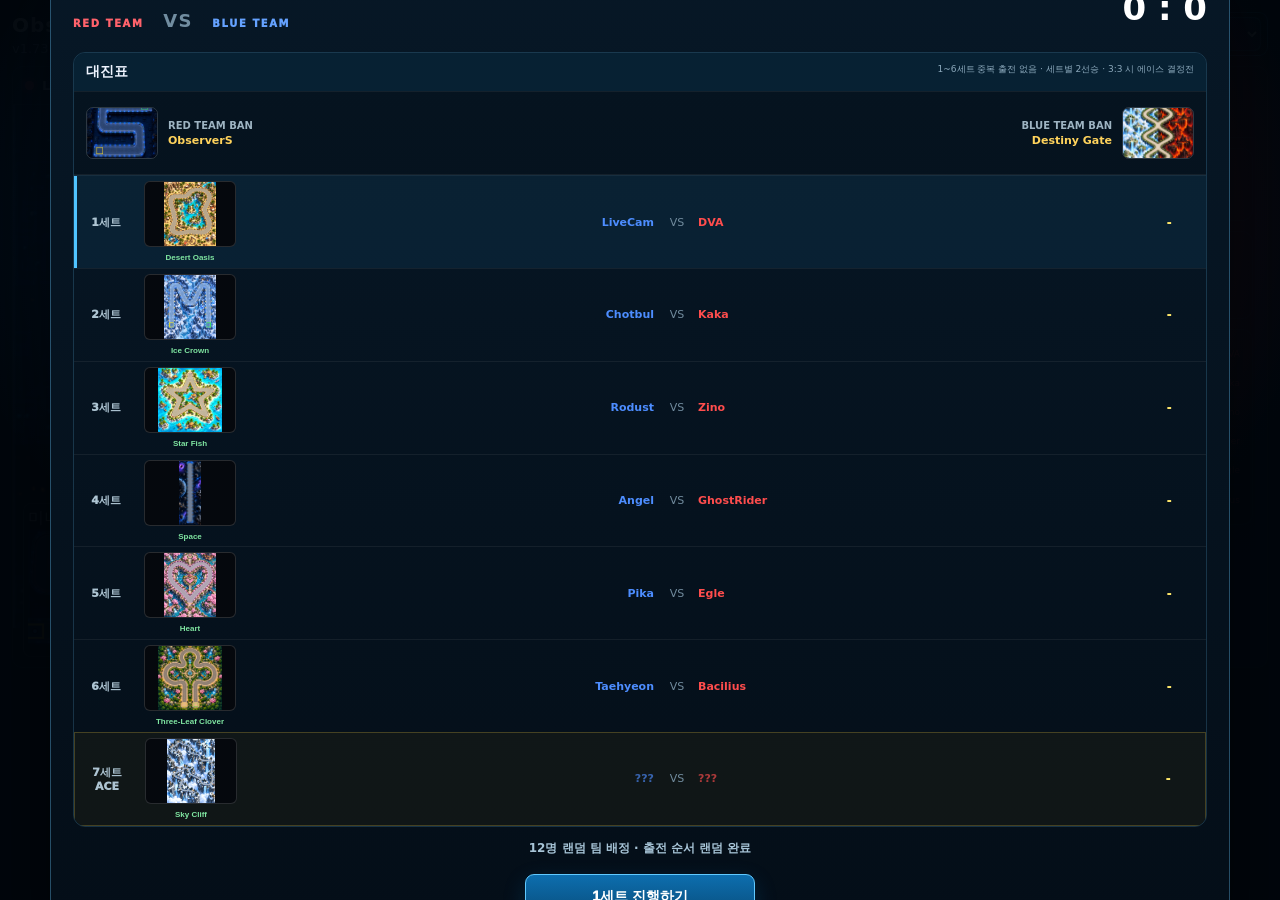
==== index.html @ 885dabf9 "Add files via upload" ====
<!doctype html>
<html lang="ko">
<head>
  <meta http-equiv="Cache-Control" content="no-cache, no-store, must-revalidate">
  <meta http-equiv="Pragma" content="no-cache">
  <meta http-equiv="Expires" content="0">
  <meta charset="utf-8">
  <meta name="viewport" content="width=device-width,initial-scale=1">
  <title>Observer Avoid FM v1.73.0 — Stability & UI QA</title>
  <link rel="stylesheet" href="style.css?v=1530">

  <style id="mapSelectStyle774">
    .map-picker-774{
      display:inline-flex;align-items:center;gap:7px;
      padding:4px 6px;border:1px solid rgba(77,184,255,.58);
      border-radius:9px;background:rgba(5,18,32,.92);
      box-shadow:0 0 14px rgba(0,148,255,.13);
    }
    .map-picker-icon-774{
      width:36px;height:34px;border:1px solid rgba(89,195,255,.55);
      border-radius:7px;background:linear-gradient(180deg,#123752,#092338);
      color:#dff6ff;font-size:18px;line-height:1;cursor:pointer;
    }
    .map-picker-select-774{
      min-width:188px;height:34px;padding:0 32px 0 10px;
      border:1px solid rgba(75,180,244,.5);border-radius:7px;
      background:#071b2d;color:#f4fbff;font-weight:800;font-size:13px;
      outline:none;cursor:pointer;
    }
    .map-picker-select-774:focus{border-color:#71dcff;box-shadow:0 0 0 2px rgba(66,199,255,.14)}
    .map-picker-select-774 option{background:#071b2d;color:#fff}
    .map-picker-label-774{
      color:#79dfff;font-size:11px;font-weight:900;letter-spacing:.04em;
      white-space:nowrap
    }
    @media (max-width:980px){
      .map-picker-label-774{display:none}
      .map-picker-select-774{min-width:150px}
    }
  
/* v1.31.0 UI polish */
.map-picker-icon-774{display:inline-flex!important;align-items:center!important;justify-content:center!important;padding:0!important;overflow:hidden!important;font-size:16px!important;line-height:1!important;flex:0 0 36px}
.map-picker-icon-774::first-line{line-height:1}
.red-team-title-1310{color:#ff626b!important}.blue-team-title-1310{color:#65a2ff!important}
.result-card-1310{width:min(1120px,98vw);padding:18px;background:#0c131d;border-color:#26384d}
.stats-head-1310{display:flex;justify-content:space-between;align-items:end;gap:14px;padding:4px 4px 14px;border-bottom:1px solid #26384d}.stats-head-1310 span{font-size:10px;letter-spacing:.16em;color:#6bd9ff;font-weight:900}.stats-head-1310 h2{margin:3px 0 0;font-size:24px}.stats-head-1310 small{color:#8496aa}
.stats-summary-1310{margin:14px 0}.stats-section-1310{margin:12px 0;padding:12px;border:1px solid #243346;border-radius:11px;background:#101925}.stats-section-title-1310{display:flex;align-items:center;justify-content:space-between;margin-bottom:9px}.stats-section-title-1310 b{font-size:14px}.stats-section-title-1310 span{font-size:10px;color:#8294a8}.stats-ratings-1310 .rating-grid{grid-template-columns:repeat(auto-fit,minmax(180px,1fr))}.stats-ratings-1310 .rating-card{background:#0b121b;border-color:#26374b}.stats-table-1310{font-size:12px}.stats-table-1310 th{background:#0b121b;color:#9eb2c7}.stats-table-1310 tbody tr:hover{background:rgba(107,217,255,.05)}.stats-trace-1310{margin-top:10px;padding:10px;background:#0a1119;border-radius:9px}.stats-trace-1310 canvas{max-width:100%;height:auto}
@media(max-width:720px){.stats-head-1310{align-items:flex-start;flex-direction:column}.result-card-1310{padding:10px}.stats-section-1310{padding:8px}}
</style>


  <style>
    .match-mode-box{display:flex;align-items:center;gap:7px;padding:5px 8px;border:1px solid rgba(130,190,235,.28);border-radius:8px;background:rgba(5,18,32,.78);font-size:12px;font-weight:800}
    .match-mode-box span{color:#9ec7e5;white-space:nowrap}
    #matchModeSelect{height:30px;border:1px solid #315a78;border-radius:6px;background:#071b2d;color:#fff;font-weight:800;padding:0 8px}
    #teamScoreBoard{position:absolute;z-index:12;top:58px;left:50%;transform:translateX(-50%);min-width:310px;pointer-events:none}
    #personalScoreBoard{position:absolute;z-index:12;top:58px;right:12px;width:230px;max-height:330px;overflow:hidden;pointer-events:none}
    .v813-team-live{display:grid;grid-template-columns:1fr auto 1fr;align-items:center;gap:12px;padding:9px 12px;background:rgba(4,14,25,.90);border:1px solid rgba(160,210,245,.24);border-radius:10px;box-shadow:0 5px 18px rgba(0,0,0,.25)}
    .v813-team-side{display:flex;align-items:center;justify-content:center;gap:8px;font-weight:900}
    .v813-team-side strong{font-size:21px}.v813-vs{font-size:11px;color:#93aec1;font-weight:900}
    .v813-red{color:#ff6868}.v813-blue{color:#6fa5ff}
    .personal-score-board{background:rgba(4,14,25,.90)!important;border:1px solid rgba(160,210,245,.22)!important;border-radius:10px!important;padding:9px!important}
    .personal-score-title{font-size:12px!important;margin-bottom:5px!important}.personal-score-row{min-height:26px!important}
    .ranking{min-width:290px}.rank-row{grid-template-columns:28px 16px auto minmax(80px,1fr) auto!important;gap:5px!important}
    .rank-row.v813-individual{grid-template-columns:28px 16px minmax(95px,1fr) auto!important}.rank-row.v813-individual .team-mini{display:none!important}
    .resultCard{width:min(1480px,96vw)!important;max-width:96vw!important;max-height:92vh!important;overflow:auto!important;padding:22px!important}
    #teamResultSummary:empty{display:none}
    .v813-mode-summary{display:flex;align-items:center;justify-content:space-between;gap:18px;padding:14px 16px;margin:8px 0 16px;border-radius:12px;background:linear-gradient(135deg,rgba(18,55,82,.68),rgba(7,27,45,.88));border:1px solid rgba(137,198,236,.25)}
    .v813-mode-summary b{font-size:18px}.v813-mode-summary span{font-size:12px;color:#a9c7dc}
    .v813-team-result{display:grid;grid-template-columns:1fr auto 1fr;gap:14px;align-items:stretch;margin:8px 0 18px}
    .v813-team-result-card{padding:16px;border-radius:12px;background:#081b2b;border:1px solid rgba(255,255,255,.12);display:flex;flex-direction:column;align-items:center;justify-content:center}
    .v813-team-result-card strong{font-size:30px;margin-top:5px}.v813-team-result-center{display:flex;align-items:center;font-weight:1000;color:#a9bdca}
    .visual-grid{grid-template-columns:repeat(2,minmax(0,1fr))!important}.route-visual-card{grid-column:1/-1}
    .telemetry-wrap{max-width:100%;overflow-x:auto}.resultTable{min-width:920px}
    @media (max-width:1050px){.visual-grid{grid-template-columns:1fr!important}.route-visual-card{grid-column:auto}#personalScoreBoard{width:200px}.resultCard{padding:14px!important}}
  </style>


  <style>
    /* v8.14 right-side broadcast center */
    .broadcast-center-814{width:330px;min-width:330px;padding:14px!important;display:flex;flex-direction:column;gap:10px;
      background:linear-gradient(180deg,rgba(5,18,31,.98),rgba(6,24,40,.96))!important;overflow:hidden}
    .bc814-head{display:flex;align-items:center;justify-content:space-between;padding:4px 2px 7px;border-bottom:1px solid rgba(130,200,240,.18)}
    .bc814-head h2{margin:1px 0 0!important;font-size:18px!important}.bc814-kicker{font-size:9px;font-weight:1000;letter-spacing:.14em;color:#59d8ff}
    #bc814Mode{font-size:10px;font-weight:900;color:#b5cee0;padding:4px 7px;border:1px solid rgba(150,205,240,.18);border-radius:999px}
    .bc814-card{background:rgba(7,27,45,.78);border:1px solid rgba(123,191,233,.18);border-radius:11px;padding:10px}
    .bc814-section-head{display:flex;justify-content:space-between;align-items:center;margin-bottom:7px}
    .bc814-section-head b{font-size:11px;color:#edf8ff;letter-spacing:.06em}.bc814-section-head span{font-size:9px;color:#779bb4}
    .bc814-top-row{display:grid;grid-template-columns:26px minmax(0,1fr) auto;gap:7px;align-items:center;min-height:34px;padding:4px 3px;border-bottom:1px solid rgba(255,255,255,.055)}
    .bc814-top-row:last-child{border-bottom:none}.bc814-rank{font-size:17px;font-weight:1000;text-align:center}
    .bc814-top-name{min-width:0}.bc814-top-name b{display:block;font-size:12px;white-space:nowrap;overflow:hidden;text-overflow:ellipsis}
    .bc814-top-name small{font-size:9px;color:#7293aa}.bc814-gap{font-size:10px;font-weight:900;color:#88ddff}
    .bc814-event{display:grid;grid-template-columns:36px 1fr;gap:7px;align-items:start;padding:6px 2px;border-bottom:1px solid rgba(255,255,255,.05)}
    .bc814-event:last-child{border-bottom:none}.bc814-event time{font-size:9px;color:#678aa4}.bc814-event b{font-size:10px;line-height:1.35;color:#dceaf4}
    .bc814-event.latest b{color:#fff}.bc814-events-empty{font-size:10px;color:#66879d;padding:15px 3px;text-align:center}
    .bc814-focus{min-height:128px}.bc814-focus-head{display:flex;justify-content:space-between;align-items:center;margin-bottom:9px}
    .bc814-focus-head span{font-size:9px;color:#61dbff;font-weight:1000;letter-spacing:.12em}.bc814-focus-head b{font-size:11px}
    .bc814-focus-player{display:flex;align-items:center;gap:9px;margin-bottom:9px}
    .bc814-focus-player img{width:42px;height:42px;border-radius:10px;object-fit:cover}.bc814-focus-player strong{font-size:16px}.bc814-focus-player small{display:block;color:#81a2b8;font-size:9px}
    .bc814-focus-grid,.bc814-metric-grid{display:grid;grid-template-columns:1fr 1fr;gap:6px}
    .bc814-focus-grid div,.bc814-metric-grid div{padding:6px 7px;border-radius:7px;background:rgba(0,0,0,.18)}
    .bc814-focus-grid span,.bc814-metric-grid span{display:block;font-size:8px;color:#6f91a8}.bc814-focus-grid b,.bc814-metric-grid b{font-size:12px;color:#f3fbff}
    .bc814-team-score{display:grid;grid-template-columns:1fr auto 1fr;gap:8px;align-items:center;padding:8px 10px;border-radius:10px;background:rgba(7,24,39,.84);border:1px solid rgba(255,255,255,.08)}
    .bc814-team-score .red{text-align:right;color:#ff6868}.bc814-team-score .blue{color:#6fa5ff}.bc814-team-score strong{font-size:19px}.bc814-team-score em{font-style:normal;font-size:9px;color:#708da1}
    .broadcast{position:relative;padding-bottom:39px}
    .bc814-rank-strip{position:absolute;left:10px;right:10px;bottom:5px;height:29px;z-index:13;display:grid;grid-template-columns:repeat(8,minmax(0,1fr));gap:3px;pointer-events:none}
    .bc814-strip-item{display:flex;align-items:center;justify-content:center;gap:4px;min-width:0;border:1px solid rgba(145,205,240,.16);border-radius:6px;background:rgba(4,17,29,.88);font-size:9px;color:#b6cada}
    .bc814-strip-item b{font-size:10px;color:#fff}.bc814-strip-item span{overflow:hidden;text-overflow:ellipsis;white-space:nowrap}
    .bc814-strip-item.leader{border-color:rgba(91,217,255,.50);box-shadow:0 0 10px rgba(67,197,244,.12)}
    @media(max-width:1100px){.broadcast-center-814{width:285px;min-width:285px}.bc814-rank-strip{grid-template-columns:repeat(4,minmax(0,1fr));height:58px}.broadcast{padding-bottom:68px}}
  </style>


  <style>
    /* ==========================================================
       v1.0.0 TEAM LEAGUE
       ========================================================== */
    #bc814RankStrip,.bc814-rank-strip,#teamScoreBoard,#personalScoreBoard{display:none!important}
    .match-mode-box{display:none!important}
    #startBtn,#restartBtn,#resultBtn,#eloBtn,#balanceBtn,#replayBtn,#seasonResetBtn{display:none!important}

    .layout{grid-template-columns:minmax(0,1fr) 315px!important}
    .league-side-100{
      width:315px;min-width:315px;padding:14px!important;
      display:flex;flex-direction:column;gap:10px;
      background:linear-gradient(180deg,#061522 0%,#081d2d 100%)!important;
      border-left:1px solid rgba(104,190,239,.22);
    }
    .league-side-head-100{padding:2px 3px 9px;border-bottom:1px solid rgba(120,200,245,.16)}
    .league-side-head-100 span{font-size:9px;font-weight:1000;letter-spacing:.15em;color:#69d9ff}
    .league-side-head-100 h2{margin:2px 0 0;font-size:18px}
    .league-side-score-100{display:grid;grid-template-columns:1fr auto 1fr;gap:8px;align-items:center;
      padding:13px 10px;border:1px solid rgba(135,206,245,.18);border-radius:11px;background:rgba(3,14,24,.55)}
    .league-side-team-100{text-align:center}
    .league-side-team-100 span{display:block;font-size:10px;font-weight:900}
    .league-side-team-100 strong{font-size:29px}
    .league-side-team-100.a{color:#57baff}.league-side-team-100.b{color:#ff6b74}
    .league-side-score-100 em{font-style:normal;color:#7e9caf;font-size:10px;font-weight:1000}
    .league-side-current-100,.league-side-sets-100{border:1px solid rgba(135,206,245,.16);border-radius:11px;background:rgba(3,14,24,.45);padding:10px}
    .league-side-current-100 small{display:block;color:#7497ae;font-size:9px;margin-bottom:6px}
    .league-side-current-row-100{display:grid;grid-template-columns:1fr auto 1fr;align-items:center;gap:6px}
    .league-side-current-row-100 b{font-size:12px;text-align:center;overflow:hidden;text-overflow:ellipsis;white-space:nowrap}
    .league-side-current-row-100 i{font-style:normal;font-size:9px;color:#718ca0}
    .league-side-heat-100{text-align:center;font-size:22px;font-weight:1000;margin-top:8px}
    .league-side-set-row-100{display:grid;grid-template-columns:30px 1fr auto 1fr;gap:5px;align-items:center;
      min-height:29px;border-bottom:1px solid rgba(255,255,255,.05);font-size:9px}
    .league-side-set-row-100:last-child{border-bottom:none}
    .league-side-set-row-100 b{font-size:10px}
    .league-side-set-row-100 .a{color:#67c3ff}.league-side-set-row-100 .b{color:#ff7b83}
    .league-side-set-row-100 .score{font-size:11px;font-weight:1000;color:#ffe875}

    .league-board-overlay-100{
      position:fixed;inset:0;z-index:10000;display:flex;align-items:center;justify-content:center;
      background:
        radial-gradient(circle at 25% 25%,rgba(0,119,255,.13),transparent 32%),
        radial-gradient(circle at 75% 25%,rgba(255,40,65,.12),transparent 32%),
        rgba(1,7,13,.975);
      padding:22px;overflow:auto;
    }
    .league-board-overlay-100.hidden{display:none}
    .league-board-100{width:min(1180px,96vw);padding:22px;border:1px solid rgba(102,195,247,.35);
      border-radius:15px;background:linear-gradient(180deg,rgba(7,24,39,.98),rgba(4,14,24,.99));
      box-shadow:0 24px 80px rgba(0,0,0,.55)}
    .league-board-title-100{display:flex;align-items:center;justify-content:space-between;margin-bottom:16px}
    .league-board-title-100 span{font-size:10px;letter-spacing:.16em;font-weight:1000;color:#6bd9ff}
    .league-board-title-100 h2{margin:2px 0;font-size:28px;letter-spacing:.04em}
    .league-board-title-100 h2 em{font-style:normal;color:#718da0;font-size:18px;padding:0 9px}
    .league-board-title-100>b{font-size:34px;color:#fff}

    .league-rosters-100{display:grid;grid-template-columns:1fr 80px 1fr;gap:12px;align-items:stretch;margin-bottom:16px}
    .league-roster-100{padding:12px;border-radius:12px;border:1px solid rgba(255,255,255,.11)}
    .league-roster-100.team-a{background:linear-gradient(135deg,rgba(0,95,170,.23),rgba(4,21,35,.75))}
    .league-roster-100.team-b{background:linear-gradient(225deg,rgba(175,25,45,.22),rgba(4,21,35,.75))}
    .league-roster-100 h3{margin:0 0 8px;font-size:15px}
    .league-roster-player-100{display:flex;align-items:center;justify-content:space-between;height:28px;padding:0 7px;
      border-bottom:1px solid rgba(255,255,255,.055);font-size:11px}
    .league-roster-player-100:last-child{border-bottom:none}
    .league-roster-player-100 b{font-size:11px}
    .team-a .league-roster-player-100 b{color:#65c5ff}
    .team-b .league-roster-player-100 b{color:#ff7780}
    .league-vs-100{display:flex;align-items:center;justify-content:center;font-size:28px;font-weight:1000;color:#a9bdca}

    .league-schedule-wrap-100{border:1px solid rgba(103,195,245,.20);border-radius:12px;overflow:hidden}
    .league-schedule-head-100{display:flex;justify-content:space-between;gap:15px;padding:10px 12px;background:rgba(7,36,57,.75)}
    .league-schedule-head-100 b{font-size:14px}.league-schedule-head-100 span{font-size:9px;color:#8ca9bc}
    .league-schedule-100{display:flex;flex-direction:column}
    .league-schedule-row-100{display:grid;grid-template-columns:70px 1fr 38px 1fr 95px;align-items:center;min-height:42px;
      border-top:1px solid rgba(255,255,255,.06);font-size:11px}
    .league-schedule-row-100>span,.league-schedule-row-100>b{padding:0 10px}
    .league-schedule-row-100 .set{font-weight:1000;color:#aec5d3}
    .league-schedule-row-100 .a{color:#67c6ff;font-weight:900}
    .league-schedule-row-100 .b{color:#ff7d85;font-weight:900}
    .league-schedule-row-100 .vs{text-align:center;color:#718b9d;padding:0}
    .league-schedule-row-100 .result{text-align:center;font-weight:1000;color:#ffe76a}
    .league-schedule-row-100.current{background:rgba(45,136,195,.10);box-shadow:inset 3px 0 #50c4ff}
    .league-schedule-row-100.done{background:rgba(255,255,255,.025)}
    .league-schedule-row-100.ace{border:1px solid rgba(255,217,72,.22);background:rgba(111,82,0,.11)}
    .league-board-message-100{text-align:center;min-height:24px;margin:13px 0 5px;color:#a7c4d7;font-size:12px;font-weight:800}
    .league-proceed-100{display:block;margin:10px auto 0;min-width:230px;height:46px;border:1px solid #61c9ff!important;
      border-radius:9px!important;background:linear-gradient(180deg,#0d6eae,#084b79)!important;color:#fff!important;
      font-size:14px!important;font-weight:1000!important;box-shadow:0 8px 22px rgba(0,119,195,.22)}
    .league-proceed-100:disabled{opacity:.45;cursor:not-allowed}

    @media(max-width:980px){
      .layout{grid-template-columns:1fr!important}
      .league-side-100{width:auto;min-width:0}
      .league-rosters-100{grid-template-columns:1fr}
      .league-vs-100{height:30px}
      .league-schedule-row-100{grid-template-columns:55px 1fr 28px 1fr 72px;font-size:9px}
    }
  </style>


  <style>
    /* v1.0.4 bracket alignment */
    .league-schedule-row-100{
      grid-template-columns:70px minmax(120px,.8fr) minmax(110px,1fr) 38px minmax(110px,1fr) 95px!important;
    }
    .league-schedule-row-100 .map{
      color:#5ee58a!important;
      font-weight:1000;
      text-align:left;
      padding:0 10px;
      white-space:nowrap;
      overflow:hidden;
      text-overflow:ellipsis;
    }
    .league-schedule-row-100 .a{
      text-align:right!important;
      padding-right:8px!important;
    }
    .league-schedule-row-100 .b{
      text-align:left!important;
      padding-left:8px!important;
    }
    .league-schedule-row-100 .vs{
      text-align:center!important;
      padding:0!important;
    }
    @media(max-width:980px){
      .league-schedule-row-100{
        grid-template-columns:50px minmax(90px,.8fr) minmax(80px,1fr) 28px minmax(80px,1fr) 65px!important;
      }
    }
  </style>


  <style>
    /* v1.0.5 bracket centering */
    .league-schedule-row-100{
      grid-template-columns:68px minmax(140px,.95fr) minmax(120px,.95fr) 34px minmax(120px,.95fr) 86px!important;
    }
    .league-schedule-row-100 .map{
      padding-right:4px!important;
    }
    .league-schedule-row-100 .a{
      text-align:right!important;
      padding-right:6px!important;
      transform:translateX(-4px);
    }
    .league-schedule-row-100 .vs{
      transform:translateX(-4px);
    }
    .league-schedule-row-100 .b{
      text-align:left!important;
      padding-left:4px!important;
      transform:translateX(-4px);
    }

    /* v1.0.5 live side-set rows:
       B/red nickname is pinned to the far right edge. */
    .league-side-set-row-100{
      grid-template-columns:30px minmax(0,1fr) 42px minmax(0,1fr)!important;
    }
    .league-side-set-row-100 .a{
      text-align:left!important;
      justify-self:start;
      overflow:hidden;
      text-overflow:ellipsis;
      white-space:nowrap;
    }
    .league-side-set-row-100 .score{
      text-align:center!important;
      justify-self:center;
    }
    .league-side-set-row-100 .b{
      text-align:right!important;
      justify-self:stretch;
      width:100%;
      padding-right:2px;
      overflow:hidden;
      text-overflow:ellipsis;
      white-space:nowrap;
    }

    /* Explicit team color consistency */
    .league-side-team-100.a,
    .league-schedule-row-100 .a,
    .league-side-set-row-100 .a{
      color:#4d8dff!important;
    }
    .league-side-team-100.b,
    .league-schedule-row-100 .b,
    .league-side-set-row-100 .b{
      color:#ff4d4d!important;
    }

    @media(max-width:980px){
      .league-schedule-row-100{
        grid-template-columns:48px minmax(90px,.9fr) minmax(78px,.9fr) 28px minmax(78px,.9fr) 62px!important;
      }
      .league-schedule-row-100 .a,
      .league-schedule-row-100 .vs,
      .league-schedule-row-100 .b{
        transform:translateX(-2px);
      }
    }
  </style>


  <style>
    /* v1.0.8 map bans */
    .league-bans-100{
      display:grid;
      grid-template-columns:1fr 1fr;
      gap:8px;
      padding:9px 12px;
      border-top:1px solid rgba(255,255,255,.06);
      border-bottom:1px solid rgba(255,255,255,.06);
      background:rgba(0,0,0,.14);
      font-size:10px;
      font-weight:900;
    }
    .league-ban-a-100{
      color:#4d8dff;
      text-align:left;
    }
    .league-ban-b-100{
      color:#ff4d4d;
      text-align:right;
    }
    .league-bans-100 em{
      color:#9eb4c2;
      font-style:normal;
      font-weight:700;
      margin-right:5px;
    }
    .league-bans-100 strong{
      color:#ffd35c;
    }
  
    .gauntlet-btn-190{
      display:inline-flex!important;align-items:center;gap:5px;
      background:#4e2a84!important;border:1px solid #b987ff!important;
      color:#fff!important;font-weight:900!important
    }
    .gauntlet-btn-190.active{background:#7b1fa2!important;box-shadow:0 0 0 2px rgba(200,130,255,.18)}
    .gauntlet-hud-190{
      position:fixed;left:14px;bottom:14px;z-index:9999;width:310px;
      background:rgba(5,10,18,.94);border:1px solid rgba(190,125,255,.58);
      border-radius:10px;padding:10px 12px;color:#eaf6ff;
      font-size:11px;line-height:1.45;box-shadow:0 10px 30px rgba(0,0,0,.32)
    }
    .gauntlet-hud-190.hidden{display:none}
    .gauntlet-hud-head-190{display:flex;justify-content:space-between;gap:8px;color:#cda7ff;margin-bottom:6px}
    .gauntlet-stats-190{white-space:pre-line;color:#d9ecf7}
    .gauntlet-death-190{margin-top:7px;padding-top:7px;border-top:1px solid rgba(255,255,255,.12);color:#ffb3b3;white-space:pre-line}

  
    .gauntlet-analytics-btn-191{border:1px solid rgba(205,167,255,.6);background:rgba(123,31,162,.35);color:#f3e8ff;border-radius:6px;padding:3px 7px;font-size:10px;font-weight:800}
    .gauntlet-analytics-191{position:fixed;inset:0;z-index:10050;background:rgba(0,0,0,.68);display:flex;align-items:center;justify-content:center;padding:20px}
    .gauntlet-analytics-191.hidden{display:none}
    .gauntlet-analytics-card-191{width:min(1120px,96vw);max-height:90vh;overflow:auto;background:#08111d;border:1px solid rgba(192,132,252,.55);border-radius:14px;padding:16px;color:#eaf4ff}
    .gauntlet-analytics-head-191{display:flex;justify-content:space-between;gap:12px;align-items:center;margin-bottom:14px}
    .gauntlet-analytics-title-191{font-size:18px;font-weight:950;color:#d5b4ff}.gauntlet-analytics-sub-191{font-size:11px;color:#8fa9bb}
    .gauntlet-analytics-actions-191{display:flex;gap:7px}.gauntlet-analytics-actions-191 button{border:1px solid #45576a;background:#101d2c;color:#e8f2fb;border-radius:7px;padding:6px 10px;font-size:11px;font-weight:800}
    .gauntlet-summary-grid-191{display:grid;grid-template-columns:repeat(4,minmax(0,1fr));gap:8px;margin-bottom:14px}
    .gauntlet-kpi-191,.gauntlet-stat-box-191{background:#0d1a28;border:1px solid #22364a;border-radius:9px;padding:10px}.gauntlet-kpi-191 span,.gauntlet-stat-box-191 span{display:block;font-size:10px;color:#8da5b8}.gauntlet-kpi-191 b,.gauntlet-stat-box-191 b{display:block;font-size:16px;margin-top:3px;color:#fff}
    .gauntlet-section-191{margin-top:14px}.gauntlet-section-title-191{font-size:12px;font-weight:900;color:#b8d8eb;margin-bottom:7px}
    .gauntlet-wave-table-191,.gauntlet-log-table-191{width:100%;border-collapse:collapse;font-size:10px}.gauntlet-wave-table-191 th,.gauntlet-wave-table-191 td,.gauntlet-log-table-191 th,.gauntlet-log-table-191 td{border-bottom:1px solid #203143;padding:6px;text-align:center;white-space:nowrap}
    .gauntlet-ai-grid-191,.gauntlet-reason-grid-191{display:grid;grid-template-columns:repeat(4,minmax(0,1fr));gap:7px}.gauntlet-log-wrap-191{overflow:auto;max-height:250px;border:1px solid #1d3042;border-radius:8px}
    @media(max-width:760px){.gauntlet-summary-grid-191,.gauntlet-ai-grid-191,.gauntlet-reason-grid-191{grid-template-columns:repeat(2,minmax(0,1fr))}}

  </style>


<style>
/* v1.31.0 compact matchup board: map thumbnails + names, no roster panels */
.league-rosters-100{display:none!important}
.league-bans-100{grid-template-columns:1fr 1fr!important;gap:12px!important;padding:12px!important}
.league-ban-card-133{display:grid;grid-template-columns:72px 1fr;align-items:center;gap:10px;min-height:58px}
.league-ban-b-100 .league-ban-card-133{grid-template-columns:1fr 72px}
.league-ban-b-100 .league-ban-copy-133{order:1}.league-ban-b-100 img{order:2}
.league-ban-card-133 img{width:72px;height:52px;object-fit:cover;border-radius:7px;border:1px solid rgba(255,255,255,.16)}
.league-ban-copy-133{display:flex;flex-direction:column;gap:3px}.league-ban-copy-133 em{margin:0!important}.league-ban-copy-133 strong{font-size:11px}
.league-schedule-row-100{grid-template-columns:64px 92px minmax(100px,1fr) 34px minmax(100px,1fr) 74px!important;min-height:70px!important}
.league-map-cell-133{display:flex;flex-direction:column;align-items:center;justify-content:center;gap:3px;padding:5px!important}
.league-map-cell-133 img{width:78px;height:46px;object-fit:cover;border-radius:6px;border:1px solid rgba(255,255,255,.14);display:block}
.league-map-cell-133 small{max-width:86px;font-size:8px;line-height:1.1;color:#80e7a2;font-weight:900;text-align:center;white-space:nowrap;overflow:hidden;text-overflow:ellipsis}
.league-schedule-row-100 .a,.league-schedule-row-100 .b{font-size:11px}.league-schedule-row-100 .set{text-align:center}
@media(max-width:720px){.league-board-100{padding:10px}.league-schedule-row-100{grid-template-columns:42px 66px minmax(58px,1fr) 24px minmax(58px,1fr) 48px!important}.league-map-cell-133 img{width:58px;height:38px}.league-map-cell-133 small{max-width:62px;font-size:7px}.league-schedule-row-100>span,.league-schedule-row-100>b{padding:0 3px!important}.league-ban-card-133{grid-template-columns:56px 1fr}.league-ban-b-100 .league-ban-card-133{grid-template-columns:1fr 56px}.league-ban-card-133 img{width:56px;height:42px}}

/* v1.60.0 — stability / responsive UI pass */
.topbar{min-width:0}.topbar>div,.controls{min-width:0}.controls{align-items:center}
.controls>button,.map-picker-774{flex:0 0 auto;max-width:100%}
.map-picker-774{overflow:hidden}
.map-picker-icon-774{display:inline-flex!important;align-items:center!important;justify-content:center!important;line-height:1!important;overflow:hidden!important}
.livebar>*{flex:0 0 auto}.livebar #cameraLabel{min-width:0;overflow:hidden;text-overflow:ellipsis;white-space:nowrap}
.league-side-100,.league-board-100,.league-schedule-row-100,.league-ban-card-133{min-width:0}
.league-schedule-row-100>*{min-width:0;overflow:hidden;text-overflow:ellipsis}
.modalCard,.resultCard{overscroll-behavior:contain}.tableWrap{max-width:100%;-webkit-overflow-scrolling:touch}
#resultOverlay .resultCard{width:min(1240px,98vw);padding:18px}
#resultOverlay .resultTable{min-width:760px}
@media(max-width:1100px){.topbar{align-items:flex-start;flex-direction:column}.controls{width:100%}.layout{grid-template-columns:minmax(0,1fr) 330px}}
@media(max-width:900px){.topbar{flex-direction:row}.controls{white-space:nowrap;-webkit-overflow-scrolling:touch}.livebar #cameraLabel{max-width:34vw}.modalCard,.resultCard{width:96vw!important;max-height:92vh;padding:14px}.statGrid{grid-template-columns:repeat(2,minmax(0,1fr))!important}}
@media(max-width:520px){.livebar{gap:5px}.livebar #cameraLabel{max-width:27vw}.statGrid{grid-template-columns:1fr!important}.league-bans-100{grid-template-columns:1fr!important}.league-schedule-row-100{grid-template-columns:36px 58px minmax(52px,1fr) 20px minmax(52px,1fr) 42px!important}}
</style>
</head>
<body>
  <header class="topbar">
    <div>
      <h1>Observer Avoid FM</h1>
      <p>v1.73.0 · TEAM LEAGUE</p>
    </div>
    
    <div class="controls">

      <div class="map-picker-774" id="mapPicker774">
        <button id="mapSelectIcon774" class="map-picker-icon-774" type="button" title="맵 선택" aria-label="맵 선택">🗺️</button>
        <span class="map-picker-label-774">맵 선택</span>
        <select id="mapSelect774" class="map-picker-select-774" aria-label="레이싱 맵 선택"></select>
      </div>

<button id="startBtn">LIVE 시작</button>
      <button id="restartBtn">재시작</button>
      <button id="resultBtn">경기 통계</button> <button id="eloBtn" class="secondaryBtn">ELO 랭킹</button> <button id="balanceBtn" class="secondaryBtn">밸런스 테스트</button> <button id="replayBtn" class="secondaryBtn">리플레이</button>
      <button id="seasonResetBtn">시즌 초기화</button>
    </div>
  </header>

  
  <div id="gauntletHud190" class="gauntlet-hud-190 hidden">
    <div class="gauntlet-hud-head-190">
      <b>SURVIVAL GAUNTLET</b><span id="gauntletWave190">대기</span>
      
    </div>
    <div id="gauntletStats190" class="gauntlet-stats-190">테스트를 시작하세요.</div>
    <div id="gauntletDeath190" class="gauntlet-death-190"></div>
  </div>


  <div id="gauntletAnalytics191" class="gauntlet-analytics-191 hidden">
    <div class="gauntlet-analytics-card-191">
      <div class="gauntlet-analytics-head-191">
        <div><div class="gauntlet-analytics-title-191">SURVIVAL ANALYTICS</div><div class="gauntlet-analytics-sub-191">강제 위협 테스트 누적 통계</div></div>
        <div class="gauntlet-analytics-actions-191">
          
          
        </div>
      </div>
      <div class="gauntlet-summary-grid-191">
        <div class="gauntlet-kpi-191"><span>총 시도</span><b id="gaKpiAttempts191">0</b></div>
        <div class="gauntlet-kpi-191"><span>완주</span><b id="gaKpiClears191">0</b></div>
        <div class="gauntlet-kpi-191"><span>사망</span><b id="gaKpiDeaths191">0</b></div>
        <div class="gauntlet-kpi-191"><span>완주율</span><b id="gaKpiClearRate191">0%</b></div>
        <div class="gauntlet-kpi-191"><span>평균 생존시간</span><b id="gaKpiAvgTime191">0.0s</b></div>
        <div class="gauntlet-kpi-191"><span>평균 진행률</span><b id="gaKpiAvgProg191">0%</b></div>
        <div class="gauntlet-kpi-191"><span>최고 진행률</span><b id="gaKpiBestProg191">0%</b></div>
        <div class="gauntlet-kpi-191"><span>회피 성공률</span><b id="gaKpiAvoidRate191">0%</b></div>
      </div>
      <div class="gauntlet-section-191"><div class="gauntlet-section-title-191">웨이브별 통계</div><div id="gauntletWaveTable191"></div></div>
      <div class="gauntlet-section-191"><div class="gauntlet-section-title-191">AI / 움직임 통계</div><div id="gauntletAiStats191" class="gauntlet-ai-grid-191"></div></div>
      <div class="gauntlet-section-191"><div class="gauntlet-section-title-191">사망 원인</div><div id="gauntletDeathReasons191" class="gauntlet-reason-grid-191"></div></div>

      <div class="gauntlet-section-191">
        <div class="gauntlet-section-title-191">Execution Lifecycle</div>
        <div id="gauntletExecutionLifecycle1105" class="gauntlet-ai-grid-191"></div>
      </div>
      <div class="gauntlet-section-191">
        <div class="gauntlet-section-title-191">최근 Execution Trace (최대 20개)</div>
        <div class="gauntlet-log-wrap-191">
          <table class="gauntlet-log-table-191">
            <thead><tr><th>Plan</th><th>결과</th><th>단계</th><th>생존시간</th><th>원인</th><th>선수</th><th>진행률</th></tr></thead>
            <tbody id="gauntletExecutionTrace1105"></tbody>
          </table>
        </div>
      </div>
      <div class="gauntlet-section-191">
        <div class="gauntlet-section-title-191">Emergency Trace</div>
        <div id="gauntletEmergencyTrace1105" class="gauntlet-ai-grid-191"></div>
      </div>

      <div class="gauntlet-section-191">
        <div class="gauntlet-section-title-191">최근 사망 로그 (최대 20개)</div>
        <div class="gauntlet-log-wrap-191">
          <table class="gauntlet-log-table-191"><thead><tr>
            <th>#</th><th>웨이브</th><th>원인</th><th>AI 행동</th><th>예측거리</th><th>센서거리</th><th>실제거리</th><th>주변 옵저버</th><th>lane</th><th>진행률</th><th>속도배수</th>
          </tr></thead><tbody id="gauntletDeathLog191"></tbody></table>
        </div>
      </div>
    </div>
  </div>

<main class="layout">
    <section class="broadcast">
      <div class="livebar">
        <span class="live-dot"></span><b>LIVE</b>
        <span id="cameraLabel">v1.73.0 · TEAM LEAGUE</span>
        <button id="focusModeBtn" class="focus-mode-btn" type="button">게임 전체화면</button>
        <select id="povSelect" class="focus-mode-btn" title="AI 선수 POV"><option value="-1">POV: OFF</option></select>
        <button id="pauseBtn" class="pause-btn" type="button">⏸ 일시정지</button>
        <span id="clock">00:00.0</span>
      </div>
      <div id="teamScoreBoard" class="team-score-board"></div>
      <div id="personalScoreBoard" class="personal-score-board"></div>
      
      <button id="diagToggle" class="diag-toggle">진단</button>
      <div id="diagnostics" class="diagnostics hidden"></div>
      <canvas id="race" width="1600" height="900"></canvas>
      <div class="minimap-wrap"><span>미니맵</span><canvas id="miniMap" width="126" height="123"></canvas></div>
      <div id="bc814RankStrip" class="bc814-rank-strip"></div>
    </section>

    <aside class="ranking league-side-100">
      <div class="league-side-head-100">
        <span>TEAM LEAGUE</span>
        <h2>현재 대진</h2>
      </div>
      <div id="leagueSideScore100" class="league-side-score-100"></div>
      <div id="leagueSideCurrent100" class="league-side-current-100"></div>
      <div id="leagueSideSets100" class="league-side-sets-100"></div>
    </aside>
  </main>


  <div id="leagueBoard100" class="league-board-overlay-100">
    <div class="league-board-100">
      <div class="league-board-title-100">
        <div>
          <span>OBSERVER FM · TEAM LEAGUE</span>
          <h2><span class="red-team-title-1310">RED TEAM</span> <em>VS</em> <span class="blue-team-title-1310">BLUE TEAM</span></h2>
        </div>
        <b id="leagueBoardScore100">0 : 0</b>
      </div>

      <section class="league-schedule-wrap-100">
        <div class="league-schedule-head-100">
          <b>대진표</b>
          <span>1~6세트 중복 출전 없음 · 세트별 2선승 · 3:3 시 에이스 결정전</span>
        </div>
        <div id="leagueBans100" class="league-bans-100"></div>
        <div id="leagueSchedule100" class="league-schedule-100"></div>
      </section>

      <div id="leagueBoardMessage100" class="league-board-message-100"></div>
      <button id="leagueProceed100" class="league-proceed-100" type="button">1세트 진행하기</button>
    </div>
  </div>

  <div id="eloPanel" class="overlay hidden"><div class="modalCard elo-card"><button id="eloClose" class="closeBtn">×</button>
  <div class="elo-title"><div><span>ELO POWER RANKING</span><h2>ELO 랭킹</h2></div><small>평균순위 최우선 · 전체 누적 경기 데이터</small></div>
  <div id="eloRankingList" class="elo-ranking-list"></div><div class="elo-formula-note">평균순위 55% · 승률/상위3 14% · 평균평점 9% · 회피/아슬회피 9% · 추월 5% · 무충돌 5% · 선두유지 3%</div></div></div>
  <div id="playerModal" class="overlay hidden">
    <div class="modalCard">
      <button id="playerModalClose" class="closeBtn">×</button>
      <h2 id="playerModalTitle">선수 정보</h2>
      <div id="playerModalBody"></div>
    </div>
  </div>

  <div id="resultPanel" class="overlay hidden">
    <div class="modalCard resultCard result-card-1310">
      <button id="resultClose" class="closeBtn">×</button>
      <div class="stats-head-1310"><div><span>MATCH CENTER</span><h2 id="resultTitle">경기 통계</h2></div><small>순위 · 점수 · 경기력 · 주행 데이터를 한 화면에 정리</small></div>
      <div id="teamResultSummary" class="stats-summary-1310"></div>
      <div class="stats-section-1310"><div class="stats-section-title-1310"><b>선수 경기력</b><span>평점 / 추월 / 충돌</span></div><div id="matchRatings" class="match-ratings stats-ratings-1310"></div></div>
      <div class="stats-section-1310"><div class="stats-section-title-1310"><b>세트 결과</b><span>라운드별 순위와 누적 점수</span></div><div class="tableWrap"><table class="resultTable stats-table-1310"><thead><tr><th>순위</th><th id="resultTeamHead">팀</th><th>선수</th><th>1R</th><th>2R</th><th>3R</th><th>4R</th><th>5R</th><th>총점</th></tr></thead><tbody id="resultBody"></tbody></table></div></div>
      <div class="stats-section-1310"><div class="stats-section-title-1310"><b>주행 상세</b><span>기록 / 충돌 / 컨트롤 / 인코스</span></div><div class="tableWrap telemetry-wrap"><table class="resultTable telemetry-table stats-table-1310"><thead><tr><th>선수</th><th>평균 순위</th><th>평균 기록</th><th>개인 최고</th><th>충돌 / 데스 지점</th><th>지그재그</th><th>빽컨</th><th>인코스</th><th>스타트</th></tr></thead><tbody id="telemetryBody"></tbody></table></div><div class="trace-box stats-trace-1310"><div id="traceTitle" class="trace-title">실제 주행 궤적</div><div id="tracePicks" class="trace-picks"></div><canvas id="traceCanvas" width="514" height="356"></canvas></div></div>
      <div id="matchAnalysis" class="match-analysis hidden"></div><div id="matchAwards" class="match-awards hidden"></div><div id="highlightTimeline" class="highlight-timeline hidden"></div><div id="autoHighlightClips" class="auto-highlight-clips hidden"></div>
    </div>
  </div>

  <div id="balancePanel" class="overlay hidden">
    <div class="modalCard balanceCard">
      <button id="balanceClose" class="closeBtn">×</button>
      <h2>v7.75 · 자동 밸런스 테스트</h2>
      <p class="balance-note"><b>실전 누적</b>은 실제 레이스 엔진에서 끝난 라운드를 저장합니다. 아래 빠른 반복 테스트는 밸런스 방향을 빠르게 확인하는 근사 시뮬레이션입니다.</p>
      <div class="balance-section-head"><b>실전 경기 누적 대시보드</b><button id="liveBalanceReset">실전 기록 초기화</button></div>
      <div id="liveBalanceSummary" class="balance-summary"></div>
      <div id="liveBalanceWarnings" class="balance-warnings"></div>
      <div class="tableWrap">
        <table class="resultTable balance-table">
          <thead><tr><th>선수</th><th>우승률</th><th>TOP3</th><th>평균순위</th><th>평균기록</th><th>평균평점</th><th>경기당충돌</th><th>경기당추월</th><th>컨트롤성공</th><th>이변우승</th></tr></thead>
          <tbody id="liveBalanceBody"></tbody>
        </table>
      </div>
      <div class="balance-section-head"><b>고속 근사 시뮬레이션</b><span>100~1,000경기</span></div>
      <div class="balance-actions">
        <button data-balance-count="100">100경기</button>
        <button data-balance-count="500">500경기</button>
        <button data-balance-count="1000">1,000경기</button>
      </div>
      <div id="balanceSummary" class="balance-summary"></div>
      <div id="balanceWarnings" class="balance-warnings"></div>
      <div class="tableWrap">
        <table class="resultTable balance-table">
          <thead><tr><th>선수</th><th>스탯</th><th>우승률</th><th>TOP3</th><th>생존률</th><th>평균순위</th><th>평균기록</th><th>최고기록</th><th>총충돌</th><th>경기당추월</th><th>컨트롤성공</th><th>평균평점</th><th>이변우승</th></tr></thead>
          <tbody id="balanceBody"></tbody>
        </table>
      </div>
    </div>
  </div>


  <div id="replayPanel" class="overlay hidden">
    <div class="modalCard replayCard">
      <button id="replayClose" class="closeBtn">×</button>
      <h2>v7.75 · 경기 리플레이</h2>
      <div id="replayRounds" class="replay-rounds"></div>
      <canvas id="replayCanvas" width="771" height="534"></canvas>
      <div class="highlight-title">자동 하이라이트</div>
      <div id="replayHighlights" class="replay-highlights"></div>
      <div class="replay-controls">
        <button id="replayPlay">▶ 재생</button>
        <span class="fixed-speed">1× 고정</span>
        <span id="replayTime">00:00.0 / 00:00.0</span>
      </div>
      <input id="replaySlider" type="range" min="0" max="1" value="0">
      <div id="replayFocus" class="replay-focus"></div>
      <small>실제 라이브 경기 좌표를 약 0.1초 간격으로 기록한 리플레이입니다. 선두 자동 또는 특정 선수를 선택해 확인할 수 있습니다.</small>
    </div>
  </div>

  <script src="game-v173.js?v=1730"></script>
</body>
</html>
---- style.css ----
*{box-sizing:border-box}:root{--bg:#080b10;--panel:#10151c;--line:#273242;--text:#eef4ff;--muted:#9eaabc}html,body{margin:0;min-height:100%;background:var(--bg);color:var(--text);font-family:Inter,system-ui,-apple-system,"Noto Sans KR",sans-serif}body{padding:12px}.topbar{max-width:1900px;margin:auto auto 10px;display:flex;justify-content:space-between;align-items:center;gap:16px}h1{margin:0;font-size:20px;letter-spacing:.05em}.topbar p{margin:4px 0 0;color:var(--muted);font-size:13px}.controls{display:flex;gap:8px;flex-wrap:wrap}button{border:1px solid #3c4d64;background:#182231;color:#fff;padding:10px 16px;border-radius:8px;cursor:pointer;font-weight:800}button:hover{background:#223047}.layout{max-width:1780px;margin:auto;display:grid;grid-template-columns:minmax(0,1fr) 390px;gap:10px}.broadcast,.ranking{background:var(--panel);border:1px solid var(--line);border-radius:10px;overflow:hidden}.broadcast{position:relative;align-self:start}.ranking{padding:12px;max-height:calc(100vh - 105px);overflow:auto}.ranking h2{font-size:16px;margin:0 0 10px}.livebar{height:38px;padding:0 12px;display:flex;align-items:center;gap:8px;border-bottom:1px solid var(--line);font-size:13px}.live-dot{width:9px;height:9px;border-radius:50%;background:#ff3d55;box-shadow:0 0 10px #ff3d55}#cameraLabel{color:var(--muted)}#clock{margin-left:auto;font-variant-numeric:tabular-nums;font-weight:800}#race{display:block;width:100%;aspect-ratio:16/9;background:#000;image-rendering:auto}.rank-row{display:grid;grid-template-columns:24px 16px 24px minmax(92px,1fr) minmax(112px,auto)!important;gap:6px;align-items:center;padding:9px 6px;border-bottom:1px solid #222c39;font-size:12px;contain:layout style}.rank-no{font-size:15px;font-weight:900}.rank-name{min-width:0;overflow:hidden;text-overflow:ellipsis;white-space:nowrap;font-weight:800}.rank-gap{min-width:112px;white-space:nowrap;text-align:right;font-size:11px;color:#a9b5c5;font-variant-numeric:tabular-nums}.overlay{position:fixed;inset:0;z-index:1000;background:rgba(0,0,0,.72);display:flex;align-items:center;justify-content:center;padding:18px}.overlay.hidden,.hidden{display:none}.modalCard{position:relative;width:min(760px,96vw);max-height:88vh;overflow:auto;background:#111827;border:1px solid rgba(255,255,255,.18);border-radius:14px;padding:22px;box-shadow:0 18px 60px rgba(0,0,0,.45)}.resultCard{width:min(1180px,98vw)}.closeBtn{position:absolute;right:12px;top:8px;border:0;background:transparent;color:#fff;font-size:30px}.tableWrap{overflow:auto}.resultTable{width:100%;border-collapse:collapse;font-size:13px}.resultTable th,.resultTable td{padding:8px 9px;border-bottom:1px solid rgba(255,255,255,.09);white-space:nowrap;text-align:center}.resultTable th{position:sticky;top:0;background:#111827}.statGrid{display:grid;grid-template-columns:repeat(4,minmax(0,1fr));gap:8px}.statCell{display:flex;justify-content:space-between;gap:8px;padding:9px 10px;background:rgba(255,255,255,.055);border-radius:8px}.team-score-board{position:absolute;z-index:30;top:50px;left:50%;transform:translateX(-50%);width:min(820px,78%);display:flex;align-items:center;justify-content:center;gap:10px;padding:8px 12px;background:rgba(5,8,13,.88);border:1px solid rgba(255,255,255,.16);border-radius:10px}.team-score{display:flex;align-items:center;justify-content:center;gap:8px;min-width:105px;padding:5px 10px;border-radius:8px;font-size:13px}.team-a{background:rgba(255,77,77,.13);border:1px solid rgba(255,77,77,.42)}.team-b{background:rgba(77,141,255,.13);border:1px solid rgba(77,141,255,.42)}.team-c{background:rgba(255,216,77,.14);border:1px solid rgba(255,216,77,.48)}.team-d{background:rgba(57,212,106,.14);border:1px solid rgba(57,212,106,.48)}.personal-score-board{position:absolute;z-index:31;top:96px;left:10px;width:188px;padding:8px 9px;border-radius:10px;background:rgba(5,8,13,.90);border:1px solid rgba(255,255,255,.15);backdrop-filter:blur(2px)}.personal-score-title{font-size:12px;font-weight:900;margin-bottom:6px;text-align:center}.personal-score-row{display:grid;grid-template-columns:22px 12px minmax(0,1fr) 36px;align-items:center;gap:5px;min-height:21px;font-size:11px;border-top:1px solid rgba(255,255,255,.055)}.personal-name{overflow:hidden;text-overflow:ellipsis;white-space:nowrap}.score-dot{width:9px;height:9px;border-radius:50%;display:block}.score-dot.red{background:#ff4d4d}.score-dot.blue{background:#4d8dff}.score-dot.yellow{background:#ffd84d}.score-dot.green{background:#39d46a}.minimap-wrap{position:absolute;left:10px;bottom:10px;z-index:24;width:134px;padding:4px;border:1px solid rgba(255,255,255,.28);border-radius:8px;background:rgba(3,7,12,.82);pointer-events:none}#miniMap{display:block;width:126px;height:123px;border-radius:4px}.broadcast-strip{position:absolute;z-index:13;top:8px;left:50%;transform:translateX(-50%);display:flex;gap:2px;pointer-events:none}.broadcast-strip>div{min-width:92px;padding:6px 10px;background:rgba(5,9,15,.88);border:1px solid rgba(255,255,255,.11);text-align:center}.live-stats-box,.live-rating-box,.commentary-box,.lead-battle,.race-event,.broadcast-story,.broadcast-ticker{display:none!important}.record-board{display:grid;grid-template-columns:1fr 1fr;gap:6px;margin:0 0 9px}.record-board>div{padding:7px 8px;border:1px solid rgba(255,255,255,.10);border-radius:7px;background:rgba(255,255,255,.035)}.record-board span{display:block;font-size:8px;opacity:.62}.record-board b{display:block;margin-top:2px;font-size:12px}.visual-dashboard{margin:16px 0 22px;padding:14px;border:1px solid rgba(255,255,255,.13);border-radius:14px;background:rgba(17,27,42,.72)}.visual-grid{display:grid;grid-template-columns:repeat(2,minmax(0,1fr));gap:10px}.visual-card{padding:11px;border:1px solid rgba(255,255,255,.11);border-radius:11px;background:rgba(0,0,0,.18)}#rankChart,#performanceChart,#allRouteCanvas{display:block;width:100%;height:auto;border-radius:8px;background:#050a11}.profile-hero{display:flex;align-items:center;gap:14px;margin-bottom:12px;padding:12px;border-radius:12px;background:rgba(255,255,255,.045)}.profile-avatar{width:82px;height:82px;border-radius:14px;object-fit:cover}.match-awards,.rating-grid,.analysis-grid{display:grid;grid-template-columns:repeat(auto-fit,minmax(150px,1fr));gap:8px}.award-card,.rating-card,.analysis-card{padding:10px;border:1px solid rgba(255,255,255,.12);border-radius:8px;background:rgba(255,255,255,.04)}.pause-btn,.focus-mode-btn{padding:5px 9px;font-size:11px;border-radius:6px}.diag-toggle{position:absolute;right:12px;bottom:12px;z-index:12}.diagnostics{position:absolute;right:12px;bottom:50px;z-index:12;width:300px;padding:10px 12px;border-radius:8px;background:rgba(3,7,12,.91);border:1px solid rgba(255,255,255,.25);font-size:12px}body.game-focus-mode .topbar,body.game-focus-mode .ranking{display:none}body.game-focus-mode{padding:0;background:#000}body.game-focus-mode .layout{display:block;max-width:none;margin:0}.broadcast:fullscreen{width:100%;height:100%;background:#000;border:0;border-radius:0;display:flex;flex-direction:column}
@media(max-width:900px){html,body{width:100%;min-height:100%;background:#000;overflow-x:hidden}body{padding:0}.topbar{margin:0;max-width:none;padding:5px 7px;background:#080b10;flex-direction:row;gap:6px}.topbar>div:first-child{display:none}.controls{width:100%;gap:5px;overflow-x:auto}.controls button{display:none}#startBtn,#restartBtn{display:inline-flex;padding:7px 11px;font-size:12px}.layout{display:block;width:100%;max-width:none;margin:0}.ranking{display:none!important}.broadcast{width:100%;border:0;border-radius:0;background:#000}.livebar{height:34px;padding:0 7px;font-size:11px}.team-score-board,.minimap-wrap,.diag-toggle,.diagnostics,.broadcast-strip{display:none!important}#race{display:block;width:100vw;height:auto;max-height:none;margin:0 auto;background:#000}.personal-score-board{display:grid!important;position:static!important;width:100%!important;margin:0!important;padding:5px 6px!important;grid-template-columns:repeat(4,minmax(0,1fr));gap:3px;background:#080b10!important;border:0!important;border-top:1px solid #202938!important;border-radius:0!important}.personal-score-title{grid-column:1/-1;text-align:left}.personal-score-row{grid-template-columns:14px 7px minmax(0,1fr) 23px!important;font-size:9px!important}.statGrid,.visual-grid{grid-template-columns:1fr}}

/* v1.42.0 bracket readability + interactions */
.league-map-cell-133{min-width:92px!important;width:104px!important;padding:3px!important;border:0!important;background:transparent!important;display:flex!important;flex-direction:column;align-items:center;gap:3px;cursor:pointer}
.league-map-cell-133 img{width:96px!important;height:68px!important;object-fit:cover;border-radius:7px;border:1px solid rgba(255,255,255,.22)}
.league-map-cell-133 small{font-size:10px;line-height:1.15;max-width:100px;white-space:normal;text-align:center;color:#d9e4f5}
.league-player-open-140{border:0;background:transparent;padding:5px 6px;font:inherit;font-weight:900;cursor:pointer;text-decoration:underline;text-decoration-color:transparent;text-underline-offset:3px}
.league-player-open-140:hover{text-decoration-color:currentColor;background:rgba(255,255,255,.05)}
.league-player-open-140.a{color:#ff6666}.league-player-open-140.b{color:#6f9fff}.league-player-open-140:disabled{opacity:.65;cursor:default;text-decoration:none}
.league-map-open-140{cursor:zoom-in}.league-ban-card-133.league-map-open-140:hover,.league-map-cell-133:hover img{outline:2px solid rgba(255,255,255,.35)}
.league-map-modal-card-140{width:min(980px,96vw)}.league-map-modal-card-140 h2{text-align:center;margin:0 38px 14px}.league-map-modal-card-140 img{display:block;max-width:100%;max-height:76vh;width:auto;height:auto;margin:auto;border-radius:10px;object-fit:contain}
@media(max-width:760px){.league-map-cell-133{width:84px!important;min-width:84px!important}.league-map-cell-133 img{width:78px!important;height:56px!important}.league-map-cell-133 small{font-size:9px;max-width:80px}}

/* v1.42.0 immediate bracket interaction */
.league-map-open-140,.league-player-open-140{touch-action:manipulation;-webkit-tap-highlight-color:transparent;pointer-events:auto!important}
.league-map-cell-133 img,.league-map-cell-133 small,.league-ban-card-133 img,.league-ban-card-133 *{pointer-events:none}
#leagueBoard100{isolation:isolate}
#leagueMapModal140,#playerModal{z-index:2200!important}

/* v1.43.0: bracket itself is z-index 10000; interactive detail modals must be above it. */
#leagueMapModal140,#playerModal{z-index:20050!important;pointer-events:auto!important}

/* v1.44.0 — bracket thumbnails show the complete map without top cropping. */
.league-map-cell-133{overflow:visible!important;padding-top:5px!important}
.league-map-cell-133 img{width:100px!important;height:76px!important;object-fit:contain!important;object-position:center center!important;background:#05080d}
.league-map-cell-133 small{margin-top:1px}
@media(max-width:760px){.league-map-cell-133 img{width:82px!important;height:62px!important;object-fit:contain!important}}

/* v1.46.0 — matchup map thumbnails must stay fully inside their cards. */
.league-map-cell-133{overflow:hidden!important;min-width:0!important;padding:6px 6px 5px!important;align-items:center!important;justify-content:center!important}
.league-map-cell-133 img{display:block!important;width:92px!important;height:66px!important;max-width:100%!important;max-height:66px!important;object-fit:contain!important;object-position:center center!important;margin:0 auto 3px!important;border-radius:6px!important}
.league-map-cell-133 small{display:block!important;max-width:100%!important;overflow:hidden!important;text-overflow:ellipsis!important;white-space:nowrap!important}
@media(max-width:760px){.league-map-cell-133 img{width:76px!important;height:55px!important;max-height:55px!important}}
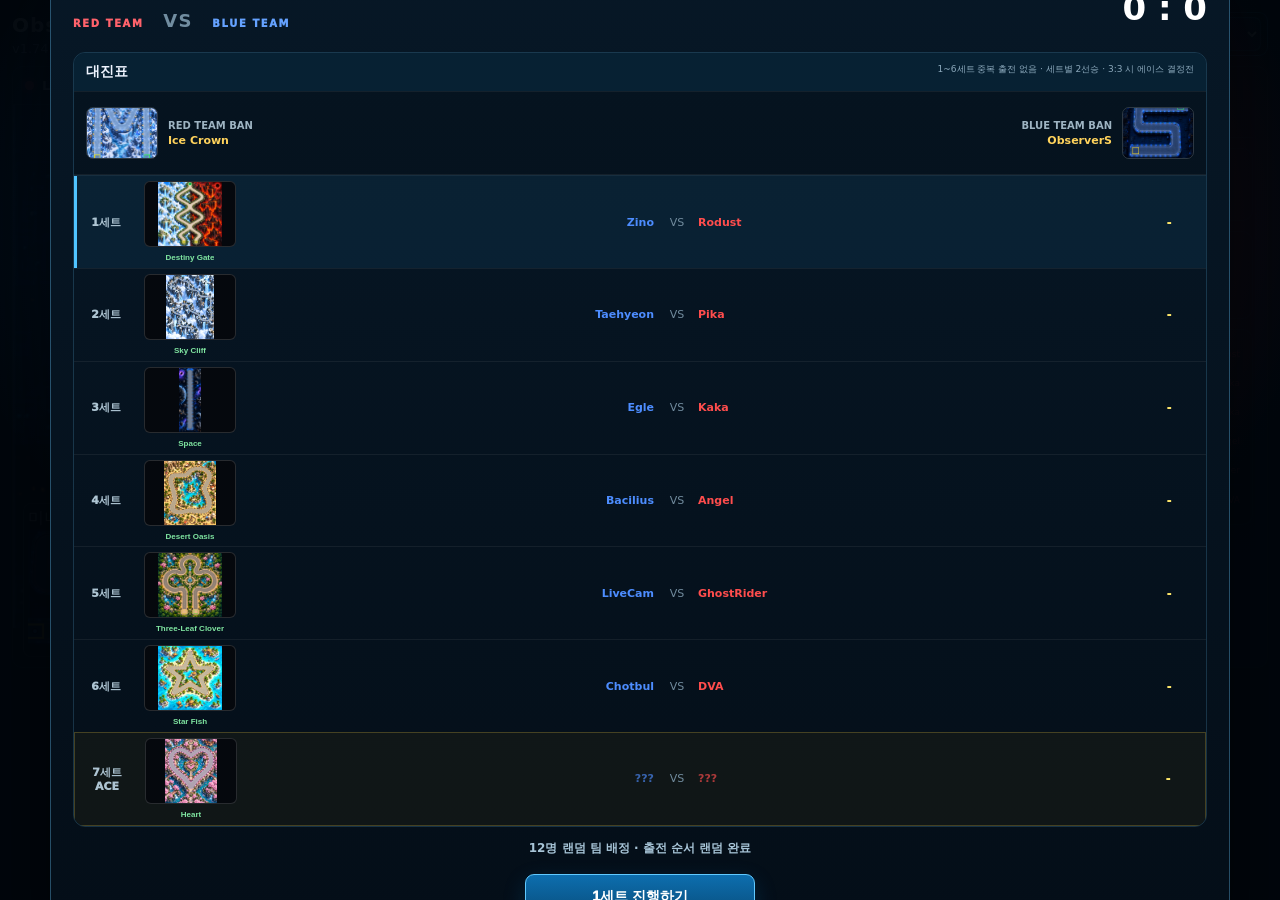
==== commit c9f45df6: "Add files via upload" ====
--- a/index.html
+++ b/index.html
@@ -6,7 +6,7 @@
   <meta http-equiv="Expires" content="0">
   <meta charset="utf-8">
   <meta name="viewport" content="width=device-width,initial-scale=1">
-  <title>Observer Avoid FM v1.73.0 — Stability & UI QA</title>
+  <title>Observer Avoid FM v1.74.0 — Stability & UI QA</title>
   <link rel="stylesheet" href="style.css?v=1530">
 
   <style id="mapSelectStyle774">
@@ -420,7 +420,7 @@
   <header class="topbar">
     <div>
       <h1>Observer Avoid FM</h1>
-      <p>v1.73.0 · TEAM LEAGUE</p>
+      <p>v1.74.0 · TEAM LEAGUE</p>
     </div>
     
     <div class="controls">
@@ -505,7 +505,7 @@
     <section class="broadcast">
       <div class="livebar">
         <span class="live-dot"></span><b>LIVE</b>
-        <span id="cameraLabel">v1.73.0 · TEAM LEAGUE</span>
+        <span id="cameraLabel">v1.74.0 · TEAM LEAGUE</span>
         <button id="focusModeBtn" class="focus-mode-btn" type="button">게임 전체화면</button>
         <select id="povSelect" class="focus-mode-btn" title="AI 선수 POV"><option value="-1">POV: OFF</option></select>
         <button id="pauseBtn" class="pause-btn" type="button">⏸ 일시정지</button>
@@ -631,6 +631,6 @@
     </div>
   </div>
 
-  <script src="game-v173.js?v=1730"></script>
+  <script src="game-v174.js?v=1740"></script>
 </body>
 </html>
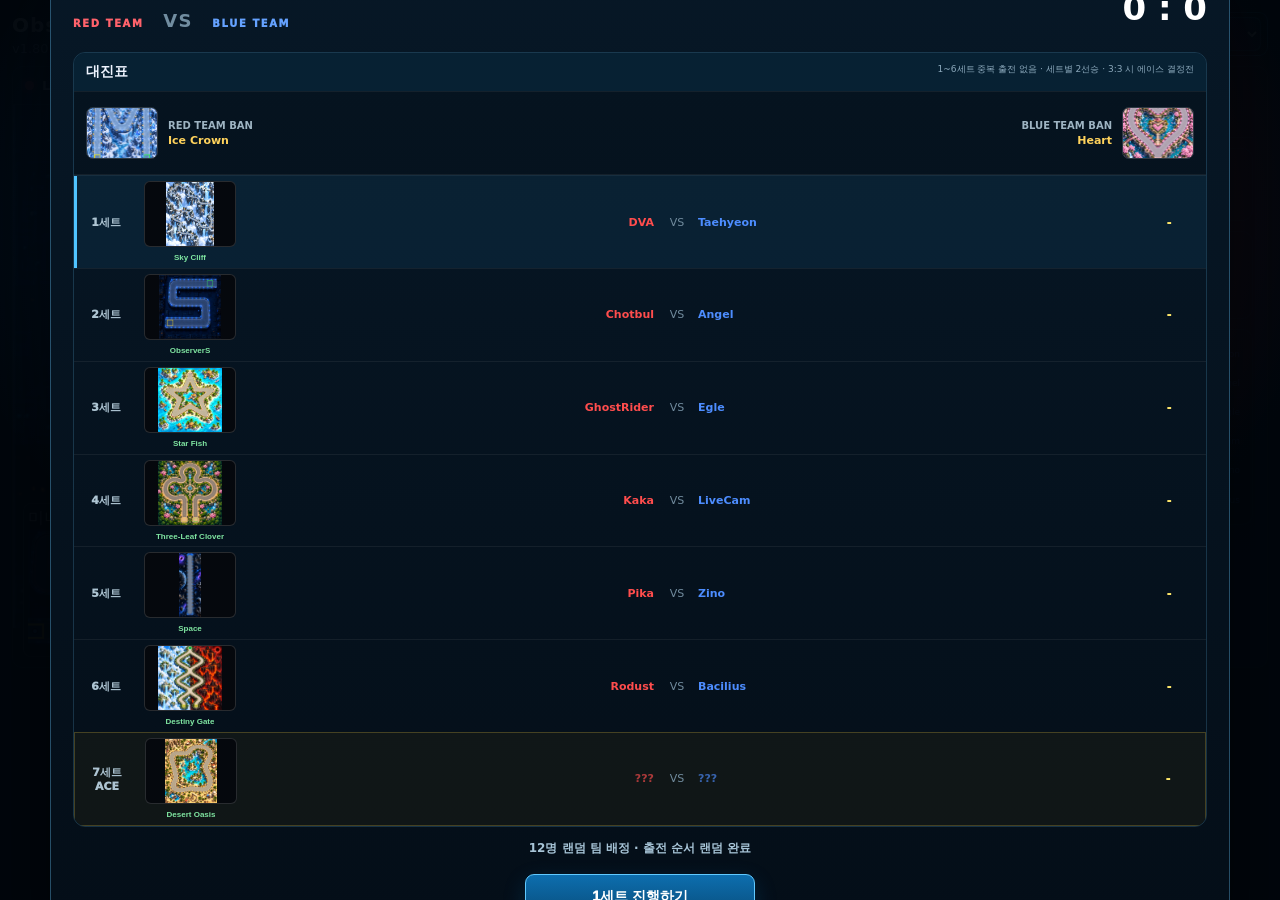
==== commit bf0c5132: "Add files via upload" ====
--- a/index.html
+++ b/index.html
@@ -6,7 +6,7 @@
   <meta http-equiv="Expires" content="0">
   <meta charset="utf-8">
   <meta name="viewport" content="width=device-width,initial-scale=1">
-  <title>Observer Avoid FM v1.74.0 — Stability & UI QA</title>
+  <title>Observer Avoid FM v1.80.0 — Stability & UI QA</title>
   <link rel="stylesheet" href="style.css?v=1530">
 
   <style id="mapSelectStyle774">
@@ -134,7 +134,7 @@
     .league-side-team-100{text-align:center}
     .league-side-team-100 span{display:block;font-size:10px;font-weight:900}
     .league-side-team-100 strong{font-size:29px}
-    .league-side-team-100.a{color:#57baff}.league-side-team-100.b{color:#ff6b74}
+    .league-side-team-100.a{color:#ff6b74}.league-side-team-100.b{color:#57baff}
     .league-side-score-100 em{font-style:normal;color:#7e9caf;font-size:10px;font-weight:1000}
     .league-side-current-100,.league-side-sets-100{border:1px solid rgba(135,206,245,.16);border-radius:11px;background:rgba(3,14,24,.45);padding:10px}
     .league-side-current-100 small{display:block;color:#7497ae;font-size:9px;margin-bottom:6px}
@@ -146,7 +146,7 @@
       min-height:29px;border-bottom:1px solid rgba(255,255,255,.05);font-size:9px}
     .league-side-set-row-100:last-child{border-bottom:none}
     .league-side-set-row-100 b{font-size:10px}
-    .league-side-set-row-100 .a{color:#67c3ff}.league-side-set-row-100 .b{color:#ff7b83}
+    .league-side-set-row-100 .a{color:#ff7b83}.league-side-set-row-100 .b{color:#67c3ff}
     .league-side-set-row-100 .score{font-size:11px;font-weight:1000;color:#ffe875}
 
     .league-board-overlay-100{
@@ -188,8 +188,8 @@
       border-top:1px solid rgba(255,255,255,.06);font-size:11px}
     .league-schedule-row-100>span,.league-schedule-row-100>b{padding:0 10px}
     .league-schedule-row-100 .set{font-weight:1000;color:#aec5d3}
-    .league-schedule-row-100 .a{color:#67c6ff;font-weight:900}
-    .league-schedule-row-100 .b{color:#ff7d85;font-weight:900}
+    .league-schedule-row-100 .a{color:#ff7d85;font-weight:900}
+    .league-schedule-row-100 .b{color:#67c6ff;font-weight:900}
     .league-schedule-row-100 .vs{text-align:center;color:#718b9d;padding:0}
     .league-schedule-row-100 .result{text-align:center;font-weight:1000;color:#ffe76a}
     .league-schedule-row-100.current{background:rgba(45,136,195,.10);box-shadow:inset 3px 0 #50c4ff}
@@ -297,12 +297,12 @@
     .league-side-team-100.a,
     .league-schedule-row-100 .a,
     .league-side-set-row-100 .a{
-      color:#4d8dff!important;
+      color:#ff4d4d!important;
     }
     .league-side-team-100.b,
     .league-schedule-row-100 .b,
     .league-side-set-row-100 .b{
-      color:#ff4d4d!important;
+      color:#4d8dff!important;
     }
 
     @media(max-width:980px){
@@ -420,7 +420,7 @@
   <header class="topbar">
     <div>
       <h1>Observer Avoid FM</h1>
-      <p>v1.74.0 · TEAM LEAGUE</p>
+      <p>v1.80.0 · TEAM LEAGUE</p>
     </div>
     
     <div class="controls">
@@ -505,7 +505,7 @@
     <section class="broadcast">
       <div class="livebar">
         <span class="live-dot"></span><b>LIVE</b>
-        <span id="cameraLabel">v1.74.0 · TEAM LEAGUE</span>
+        <span id="cameraLabel">v1.80.0 · TEAM LEAGUE</span>
         <button id="focusModeBtn" class="focus-mode-btn" type="button">게임 전체화면</button>
         <select id="povSelect" class="focus-mode-btn" title="AI 선수 POV"><option value="-1">POV: OFF</option></select>
         <button id="pauseBtn" class="pause-btn" type="button">⏸ 일시정지</button>
@@ -631,6 +631,6 @@
     </div>
   </div>
 
-  <script src="game-v174.js?v=1740"></script>
+  <script src="game-v180.js?v=1800"></script>
 </body>
 </html>
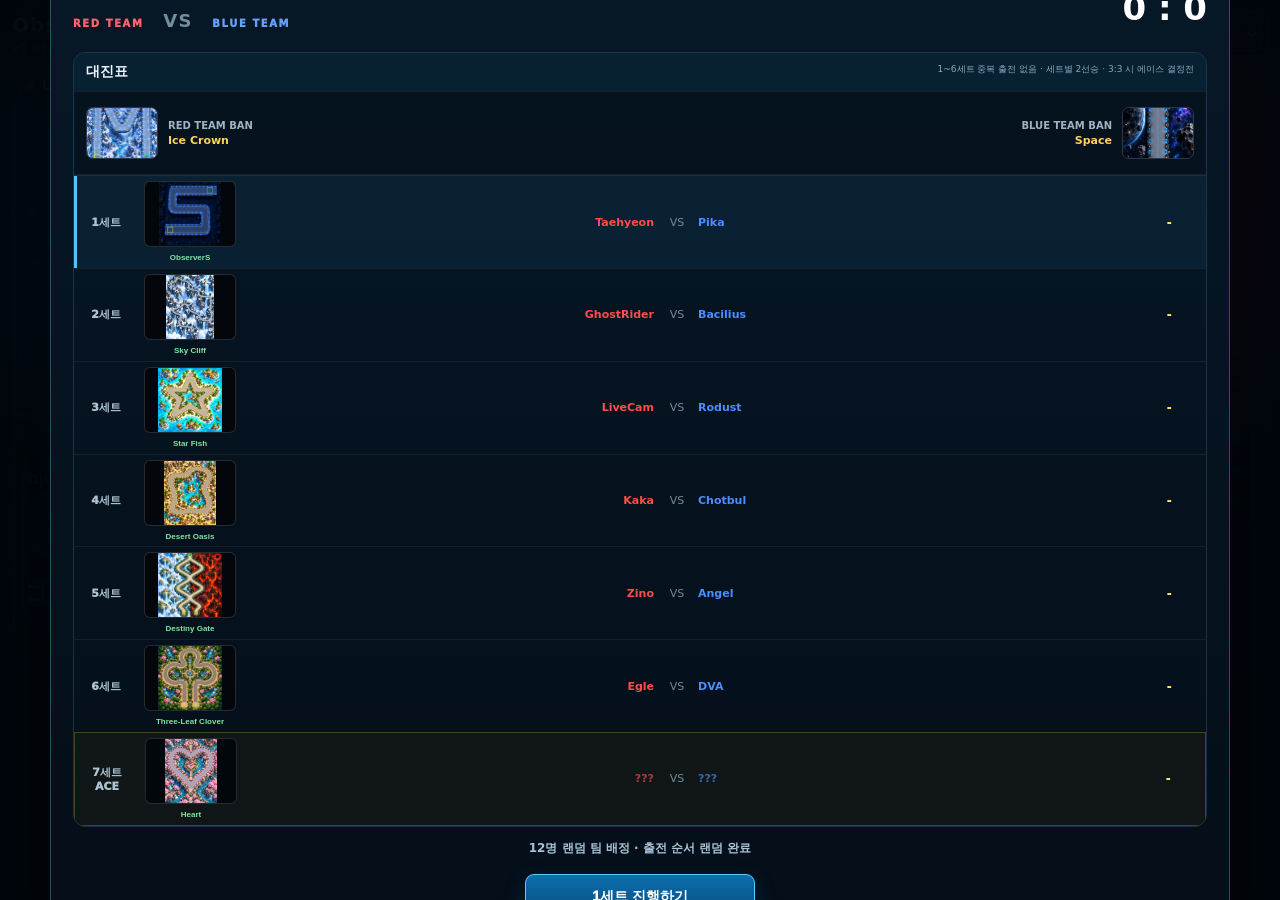
==== commit eedeccb8: "Add files via upload" ====
--- a/index.html
+++ b/index.html
@@ -6,7 +6,7 @@
   <meta http-equiv="Expires" content="0">
   <meta charset="utf-8">
   <meta name="viewport" content="width=device-width,initial-scale=1">
-  <title>Observer Avoid FM v1.80.0 — Stability & UI QA</title>
+  <title>Observer Avoid FM v1.81.0 — Stability & UI QA</title>
   <link rel="stylesheet" href="style.css?v=1530">
 
   <style id="mapSelectStyle774">
@@ -415,12 +415,21 @@
 @media(max-width:900px){.topbar{flex-direction:row}.controls{white-space:nowrap;-webkit-overflow-scrolling:touch}.livebar #cameraLabel{max-width:34vw}.modalCard,.resultCard{width:96vw!important;max-height:92vh;padding:14px}.statGrid{grid-template-columns:repeat(2,minmax(0,1fr))!important}}
 @media(max-width:520px){.livebar{gap:5px}.livebar #cameraLabel{max-width:27vw}.statGrid{grid-template-columns:1fr!important}.league-bans-100{grid-template-columns:1fr!important}.league-schedule-row-100{grid-template-columns:36px 58px minmax(52px,1fr) 20px minmax(52px,1fr) 42px!important}}
 </style>
+
+<style id="v181UiFixes">
+/* v1.81.0: keep the minimap fully inside the game viewport. */
+.broadcast{position:relative!important}
+.minimap-wrap{bottom:48px!important;left:10px!important;overflow:hidden!important}
+#miniMap{display:block!important;max-width:100%!important}
+/* v1.81.0: set-map thumbnails show the complete map instead of cropping left/right edges. */
+.league-map-cell-133 img{object-fit:contain!important;object-position:center center!important;background:#03070c!important}
+</style>
 </head>
 <body>
   <header class="topbar">
     <div>
       <h1>Observer Avoid FM</h1>
-      <p>v1.80.0 · TEAM LEAGUE</p>
+      <p>v1.81.0 · TEAM LEAGUE</p>
     </div>
     
     <div class="controls">
@@ -505,7 +514,7 @@
     <section class="broadcast">
       <div class="livebar">
         <span class="live-dot"></span><b>LIVE</b>
-        <span id="cameraLabel">v1.80.0 · TEAM LEAGUE</span>
+        <span id="cameraLabel">v1.81.0 · TEAM LEAGUE</span>
         <button id="focusModeBtn" class="focus-mode-btn" type="button">게임 전체화면</button>
         <select id="povSelect" class="focus-mode-btn" title="AI 선수 POV"><option value="-1">POV: OFF</option></select>
         <button id="pauseBtn" class="pause-btn" type="button">⏸ 일시정지</button>
@@ -631,6 +640,6 @@
     </div>
   </div>
 
-  <script src="game-v180.js?v=1800"></script>
+  <script src="game-v181.js?v=1810"></script>
 </body>
 </html>
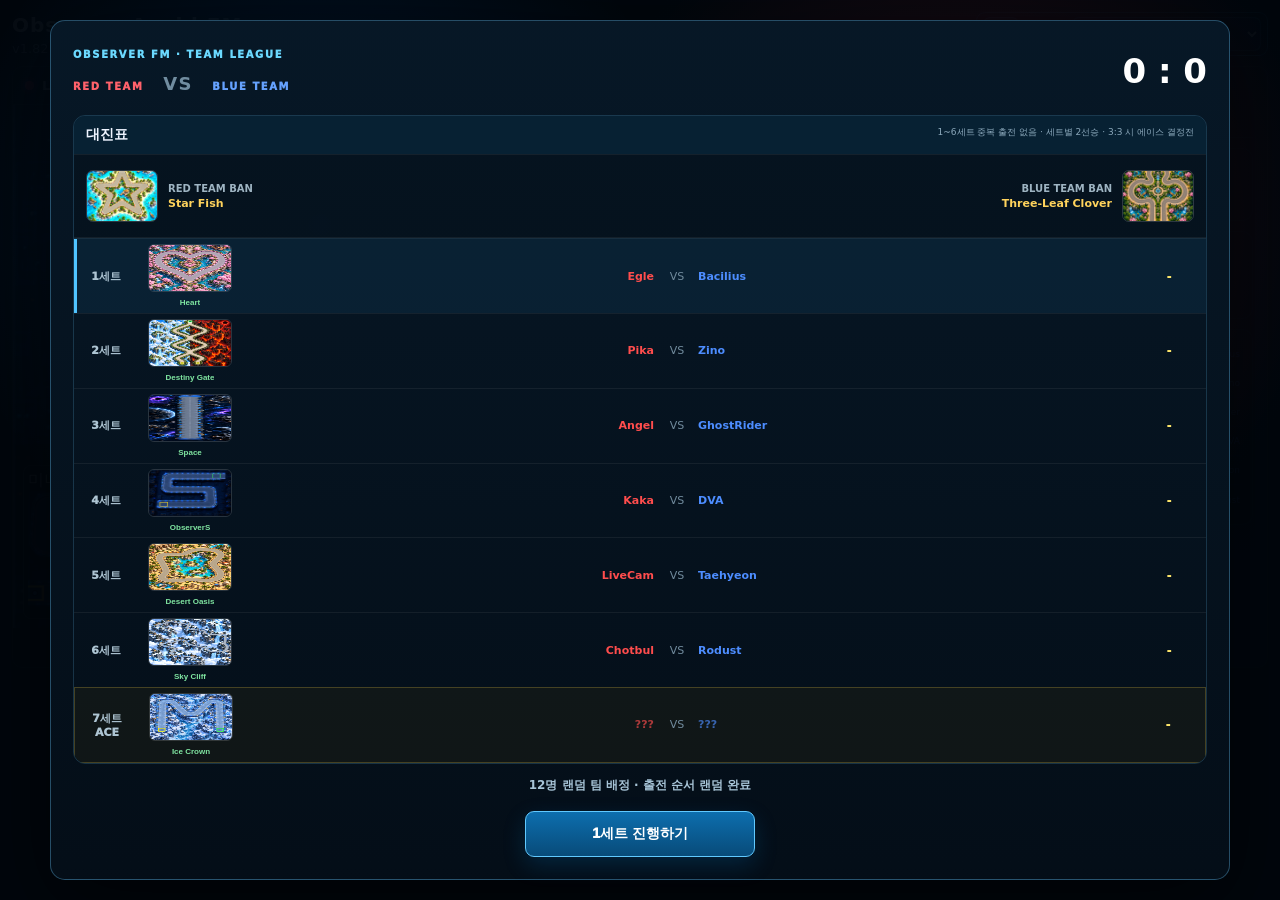
==== commit 935c1027: "Add files via upload" ====
--- a/index.html
+++ b/index.html
@@ -6,7 +6,7 @@
   <meta http-equiv="Expires" content="0">
   <meta charset="utf-8">
   <meta name="viewport" content="width=device-width,initial-scale=1">
-  <title>Observer Avoid FM v1.81.0 — Stability & UI QA</title>
+  <title>Observer Avoid FM v1.82.0 — Stability & UI QA</title>
   <link rel="stylesheet" href="style.css?v=1530">
 
   <style id="mapSelectStyle774">
@@ -417,19 +417,26 @@
 </style>
 
 <style id="v181UiFixes">
-/* v1.81.0: keep the minimap fully inside the game viewport. */
+/* v1.82.0: keep the minimap fully inside the game viewport. */
 .broadcast{position:relative!important}
 .minimap-wrap{bottom:48px!important;left:10px!important;overflow:hidden!important}
 #miniMap{display:block!important;max-width:100%!important}
-/* v1.81.0: set-map thumbnails show the complete map instead of cropping left/right edges. */
+/* v1.82.0: set-map thumbnails show the complete map instead of cropping left/right edges. */
 .league-map-cell-133 img{object-fit:contain!important;object-position:center center!important;background:#03070c!important}
+</style>
+
+<style id="v182UiFixes">
+/* v1.82.0: set thumbnails are only slightly wider; stretch the preview to fill the card so no black side bars remain. */
+.league-map-cell-133{overflow:visible!important}
+.league-map-cell-133 img{width:84px!important;height:48px!important;object-fit:fill!important;object-position:center center!important;background:transparent!important}
+@media(max-width:720px){.league-map-cell-133 img{width:64px!important;height:39px!important}}
 </style>
 </head>
 <body>
   <header class="topbar">
     <div>
       <h1>Observer Avoid FM</h1>
-      <p>v1.81.0 · TEAM LEAGUE</p>
+      <p>v1.82.0 · TEAM LEAGUE</p>
     </div>
     
     <div class="controls">
@@ -514,7 +521,7 @@
     <section class="broadcast">
       <div class="livebar">
         <span class="live-dot"></span><b>LIVE</b>
-        <span id="cameraLabel">v1.81.0 · TEAM LEAGUE</span>
+        <span id="cameraLabel">v1.82.0 · TEAM LEAGUE</span>
         <button id="focusModeBtn" class="focus-mode-btn" type="button">게임 전체화면</button>
         <select id="povSelect" class="focus-mode-btn" title="AI 선수 POV"><option value="-1">POV: OFF</option></select>
         <button id="pauseBtn" class="pause-btn" type="button">⏸ 일시정지</button>
@@ -640,6 +647,6 @@
     </div>
   </div>
 
-  <script src="game-v181.js?v=1810"></script>
+  <script src="game-v182.js?v=1820"></script>
 </body>
 </html>
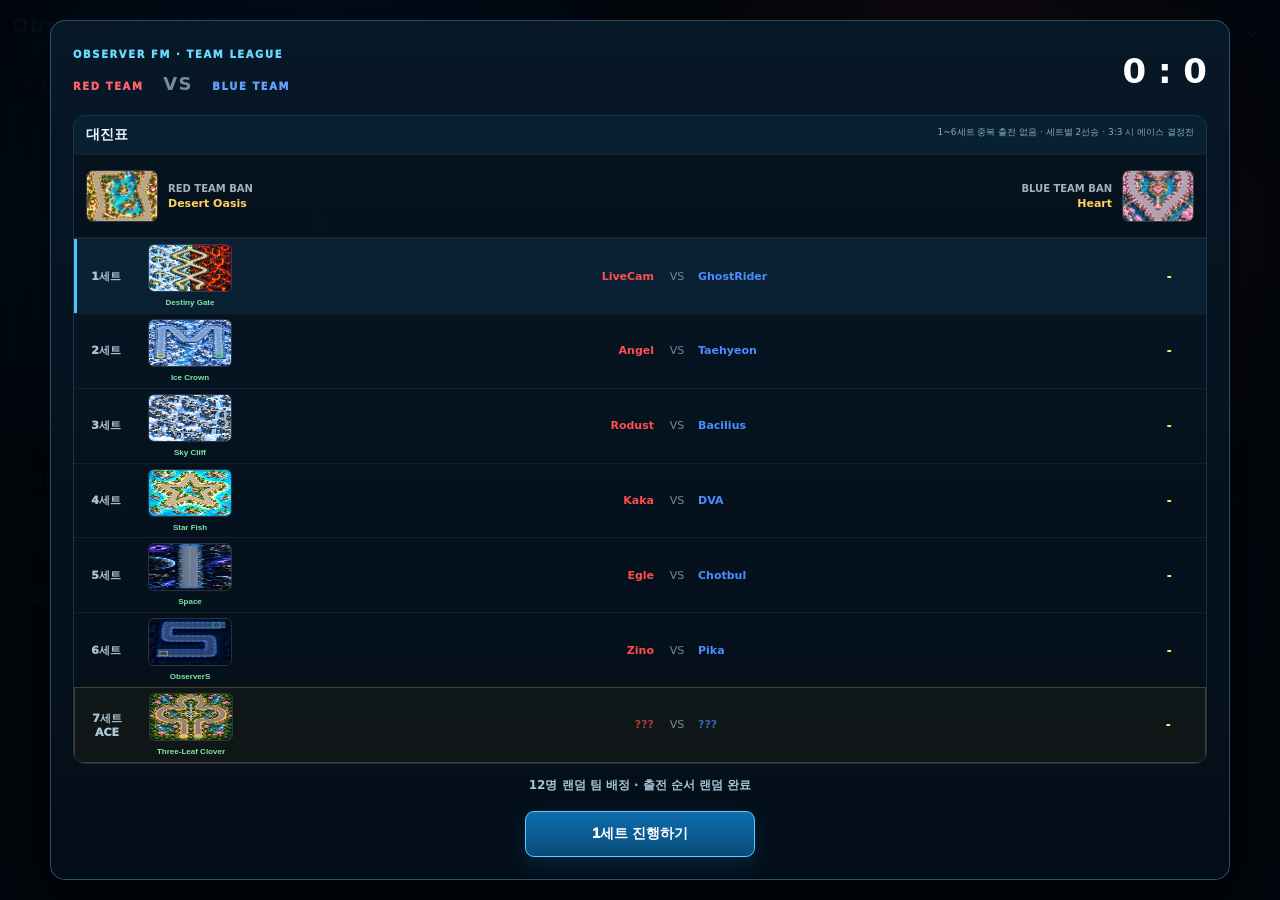
==== commit dfe2a250: "Add files via upload" ====
--- a/index.html
+++ b/index.html
@@ -6,7 +6,7 @@
   <meta http-equiv="Expires" content="0">
   <meta charset="utf-8">
   <meta name="viewport" content="width=device-width,initial-scale=1">
-  <title>Observer Avoid FM v1.82.0 — Stability & UI QA</title>
+  <title>Observer Avoid FM v1.83.0 — Stability & UI QA</title>
   <link rel="stylesheet" href="style.css?v=1530">
 
   <style id="mapSelectStyle774">
@@ -417,16 +417,16 @@
 </style>
 
 <style id="v181UiFixes">
-/* v1.82.0: keep the minimap fully inside the game viewport. */
+/* v1.83.0: keep the minimap fully inside the game viewport. */
 .broadcast{position:relative!important}
 .minimap-wrap{bottom:48px!important;left:10px!important;overflow:hidden!important}
 #miniMap{display:block!important;max-width:100%!important}
-/* v1.82.0: set-map thumbnails show the complete map instead of cropping left/right edges. */
+/* v1.83.0: set-map thumbnails show the complete map instead of cropping left/right edges. */
 .league-map-cell-133 img{object-fit:contain!important;object-position:center center!important;background:#03070c!important}
 </style>
 
 <style id="v182UiFixes">
-/* v1.82.0: set thumbnails are only slightly wider; stretch the preview to fill the card so no black side bars remain. */
+/* v1.83.0: set thumbnails are only slightly wider; stretch the preview to fill the card so no black side bars remain. */
 .league-map-cell-133{overflow:visible!important}
 .league-map-cell-133 img{width:84px!important;height:48px!important;object-fit:fill!important;object-position:center center!important;background:transparent!important}
 @media(max-width:720px){.league-map-cell-133 img{width:64px!important;height:39px!important}}
@@ -436,7 +436,7 @@
   <header class="topbar">
     <div>
       <h1>Observer Avoid FM</h1>
-      <p>v1.82.0 · TEAM LEAGUE</p>
+      <p>v1.83.0 · TEAM LEAGUE</p>
     </div>
     
     <div class="controls">
@@ -521,7 +521,7 @@
     <section class="broadcast">
       <div class="livebar">
         <span class="live-dot"></span><b>LIVE</b>
-        <span id="cameraLabel">v1.82.0 · TEAM LEAGUE</span>
+        <span id="cameraLabel">v1.83.0 · TEAM LEAGUE</span>
         <button id="focusModeBtn" class="focus-mode-btn" type="button">게임 전체화면</button>
         <select id="povSelect" class="focus-mode-btn" title="AI 선수 POV"><option value="-1">POV: OFF</option></select>
         <button id="pauseBtn" class="pause-btn" type="button">⏸ 일시정지</button>
@@ -647,6 +647,6 @@
     </div>
   </div>
 
-  <script src="game-v182.js?v=1820"></script>
+  <script src="game-v183.js?v=1830"></script>
 </body>
 </html>
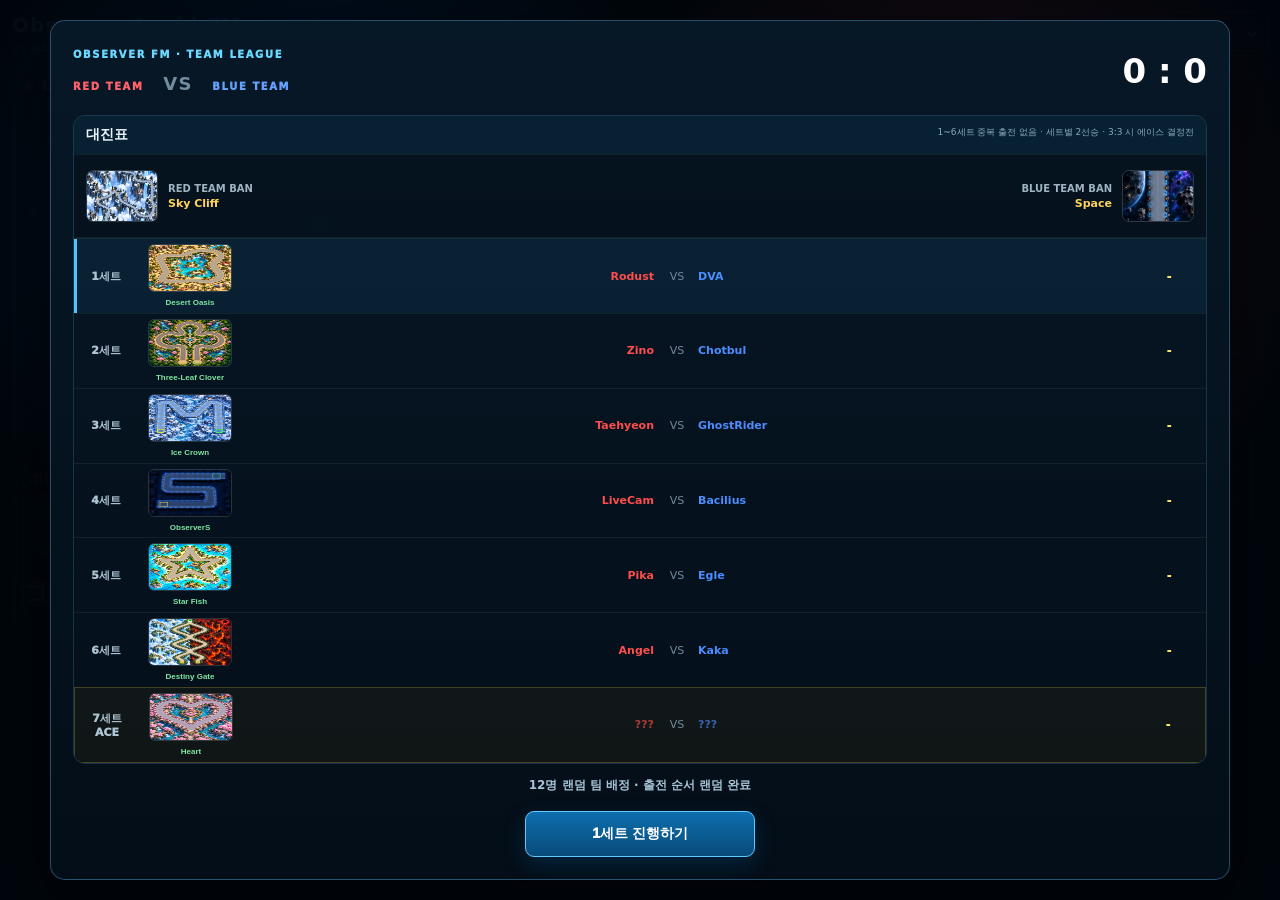
==== commit e166281a: "Add files via upload" ====
--- a/index.html
+++ b/index.html
@@ -6,7 +6,7 @@
   <meta http-equiv="Expires" content="0">
   <meta charset="utf-8">
   <meta name="viewport" content="width=device-width,initial-scale=1">
-  <title>Observer Avoid FM v1.83.0 — Stability & UI QA</title>
+  <title>Observer Avoid FM v1.84.0 — Stability & UI QA</title>
   <link rel="stylesheet" href="style.css?v=1530">
 
   <style id="mapSelectStyle774">
@@ -417,16 +417,16 @@
 </style>
 
 <style id="v181UiFixes">
-/* v1.83.0: keep the minimap fully inside the game viewport. */
+/* v1.84.0: keep the minimap fully inside the game viewport. */
 .broadcast{position:relative!important}
 .minimap-wrap{bottom:48px!important;left:10px!important;overflow:hidden!important}
 #miniMap{display:block!important;max-width:100%!important}
-/* v1.83.0: set-map thumbnails show the complete map instead of cropping left/right edges. */
+/* v1.84.0: set-map thumbnails show the complete map instead of cropping left/right edges. */
 .league-map-cell-133 img{object-fit:contain!important;object-position:center center!important;background:#03070c!important}
 </style>
 
 <style id="v182UiFixes">
-/* v1.83.0: set thumbnails are only slightly wider; stretch the preview to fill the card so no black side bars remain. */
+/* v1.84.0: set thumbnails are only slightly wider; stretch the preview to fill the card so no black side bars remain. */
 .league-map-cell-133{overflow:visible!important}
 .league-map-cell-133 img{width:84px!important;height:48px!important;object-fit:fill!important;object-position:center center!important;background:transparent!important}
 @media(max-width:720px){.league-map-cell-133 img{width:64px!important;height:39px!important}}
@@ -436,7 +436,7 @@
   <header class="topbar">
     <div>
       <h1>Observer Avoid FM</h1>
-      <p>v1.83.0 · TEAM LEAGUE</p>
+      <p>v1.84.0 · TEAM LEAGUE</p>
     </div>
     
     <div class="controls">
@@ -521,7 +521,7 @@
     <section class="broadcast">
       <div class="livebar">
         <span class="live-dot"></span><b>LIVE</b>
-        <span id="cameraLabel">v1.83.0 · TEAM LEAGUE</span>
+        <span id="cameraLabel">v1.84.0 · TEAM LEAGUE</span>
         <button id="focusModeBtn" class="focus-mode-btn" type="button">게임 전체화면</button>
         <select id="povSelect" class="focus-mode-btn" title="AI 선수 POV"><option value="-1">POV: OFF</option></select>
         <button id="pauseBtn" class="pause-btn" type="button">⏸ 일시정지</button>
@@ -647,6 +647,6 @@
     </div>
   </div>
 
-  <script src="game-v183.js?v=1830"></script>
+  <script src="game-v184.js?v=1840"></script>
 </body>
 </html>
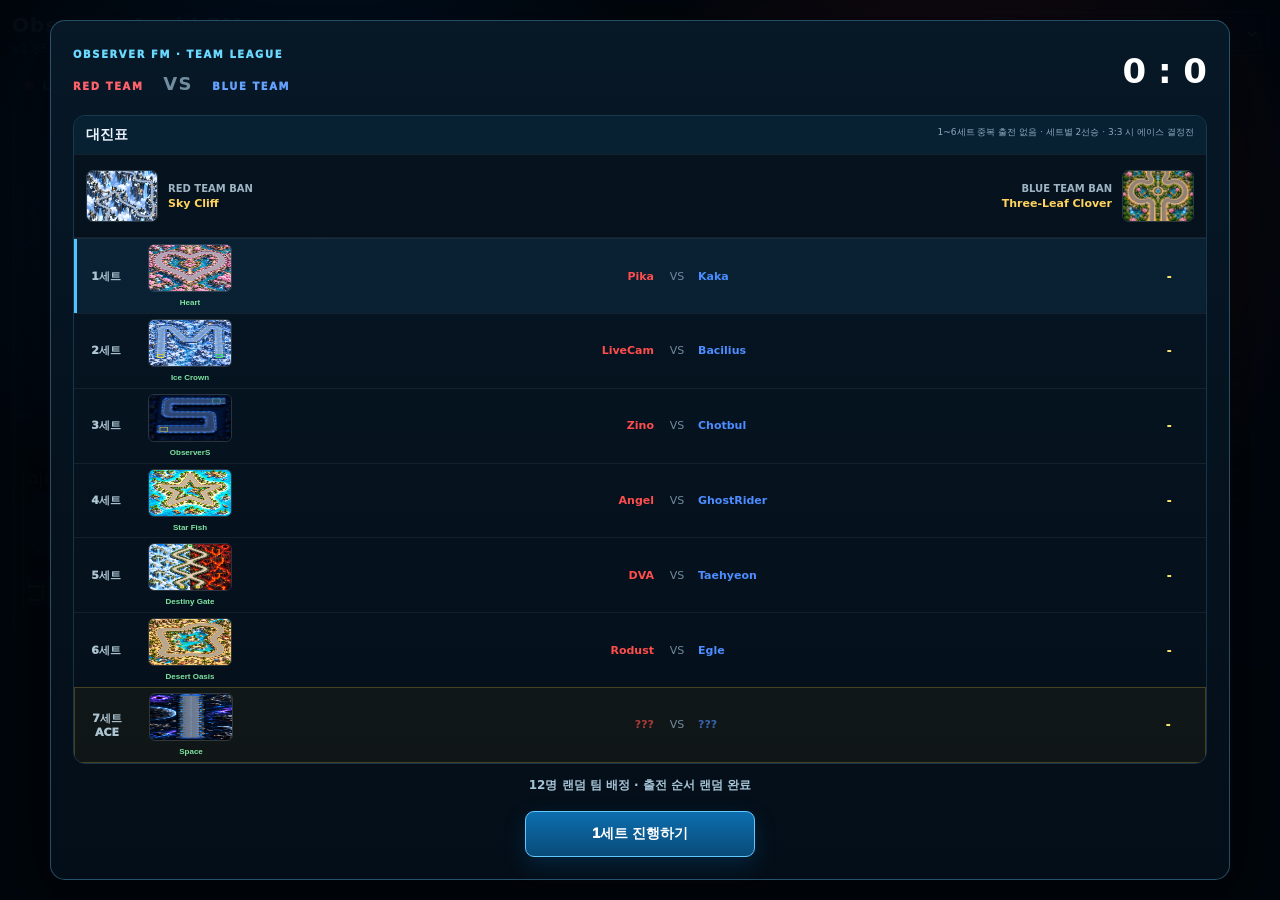
==== commit 0d73b383: "Add files via upload" ====
--- a/index.html
+++ b/index.html
@@ -6,7 +6,7 @@
   <meta http-equiv="Expires" content="0">
   <meta charset="utf-8">
   <meta name="viewport" content="width=device-width,initial-scale=1">
-  <title>Observer Avoid FM v1.84.0 — Stability & UI QA</title>
+  <title>Observer Avoid FM v1.85.0 — Stability & UI QA</title>
   <link rel="stylesheet" href="style.css?v=1530">
 
   <style id="mapSelectStyle774">
@@ -417,16 +417,16 @@
 </style>
 
 <style id="v181UiFixes">
-/* v1.84.0: keep the minimap fully inside the game viewport. */
+/* v1.85.0: keep the minimap fully inside the game viewport. */
 .broadcast{position:relative!important}
 .minimap-wrap{bottom:48px!important;left:10px!important;overflow:hidden!important}
 #miniMap{display:block!important;max-width:100%!important}
-/* v1.84.0: set-map thumbnails show the complete map instead of cropping left/right edges. */
+/* v1.85.0: set-map thumbnails show the complete map instead of cropping left/right edges. */
 .league-map-cell-133 img{object-fit:contain!important;object-position:center center!important;background:#03070c!important}
 </style>
 
 <style id="v182UiFixes">
-/* v1.84.0: set thumbnails are only slightly wider; stretch the preview to fill the card so no black side bars remain. */
+/* v1.85.0: set thumbnails are only slightly wider; stretch the preview to fill the card so no black side bars remain. */
 .league-map-cell-133{overflow:visible!important}
 .league-map-cell-133 img{width:84px!important;height:48px!important;object-fit:fill!important;object-position:center center!important;background:transparent!important}
 @media(max-width:720px){.league-map-cell-133 img{width:64px!important;height:39px!important}}
@@ -436,7 +436,7 @@
   <header class="topbar">
     <div>
       <h1>Observer Avoid FM</h1>
-      <p>v1.84.0 · TEAM LEAGUE</p>
+      <p>v1.85.0 · TEAM LEAGUE</p>
     </div>
     
     <div class="controls">
@@ -521,7 +521,7 @@
     <section class="broadcast">
       <div class="livebar">
         <span class="live-dot"></span><b>LIVE</b>
-        <span id="cameraLabel">v1.84.0 · TEAM LEAGUE</span>
+        <span id="cameraLabel">v1.85.0 · TEAM LEAGUE</span>
         <button id="focusModeBtn" class="focus-mode-btn" type="button">게임 전체화면</button>
         <select id="povSelect" class="focus-mode-btn" title="AI 선수 POV"><option value="-1">POV: OFF</option></select>
         <button id="pauseBtn" class="pause-btn" type="button">⏸ 일시정지</button>
@@ -647,6 +647,6 @@
     </div>
   </div>
 
-  <script src="game-v184.js?v=1840"></script>
+  <script src="game-v185.js?v=1850"></script>
 </body>
 </html>
